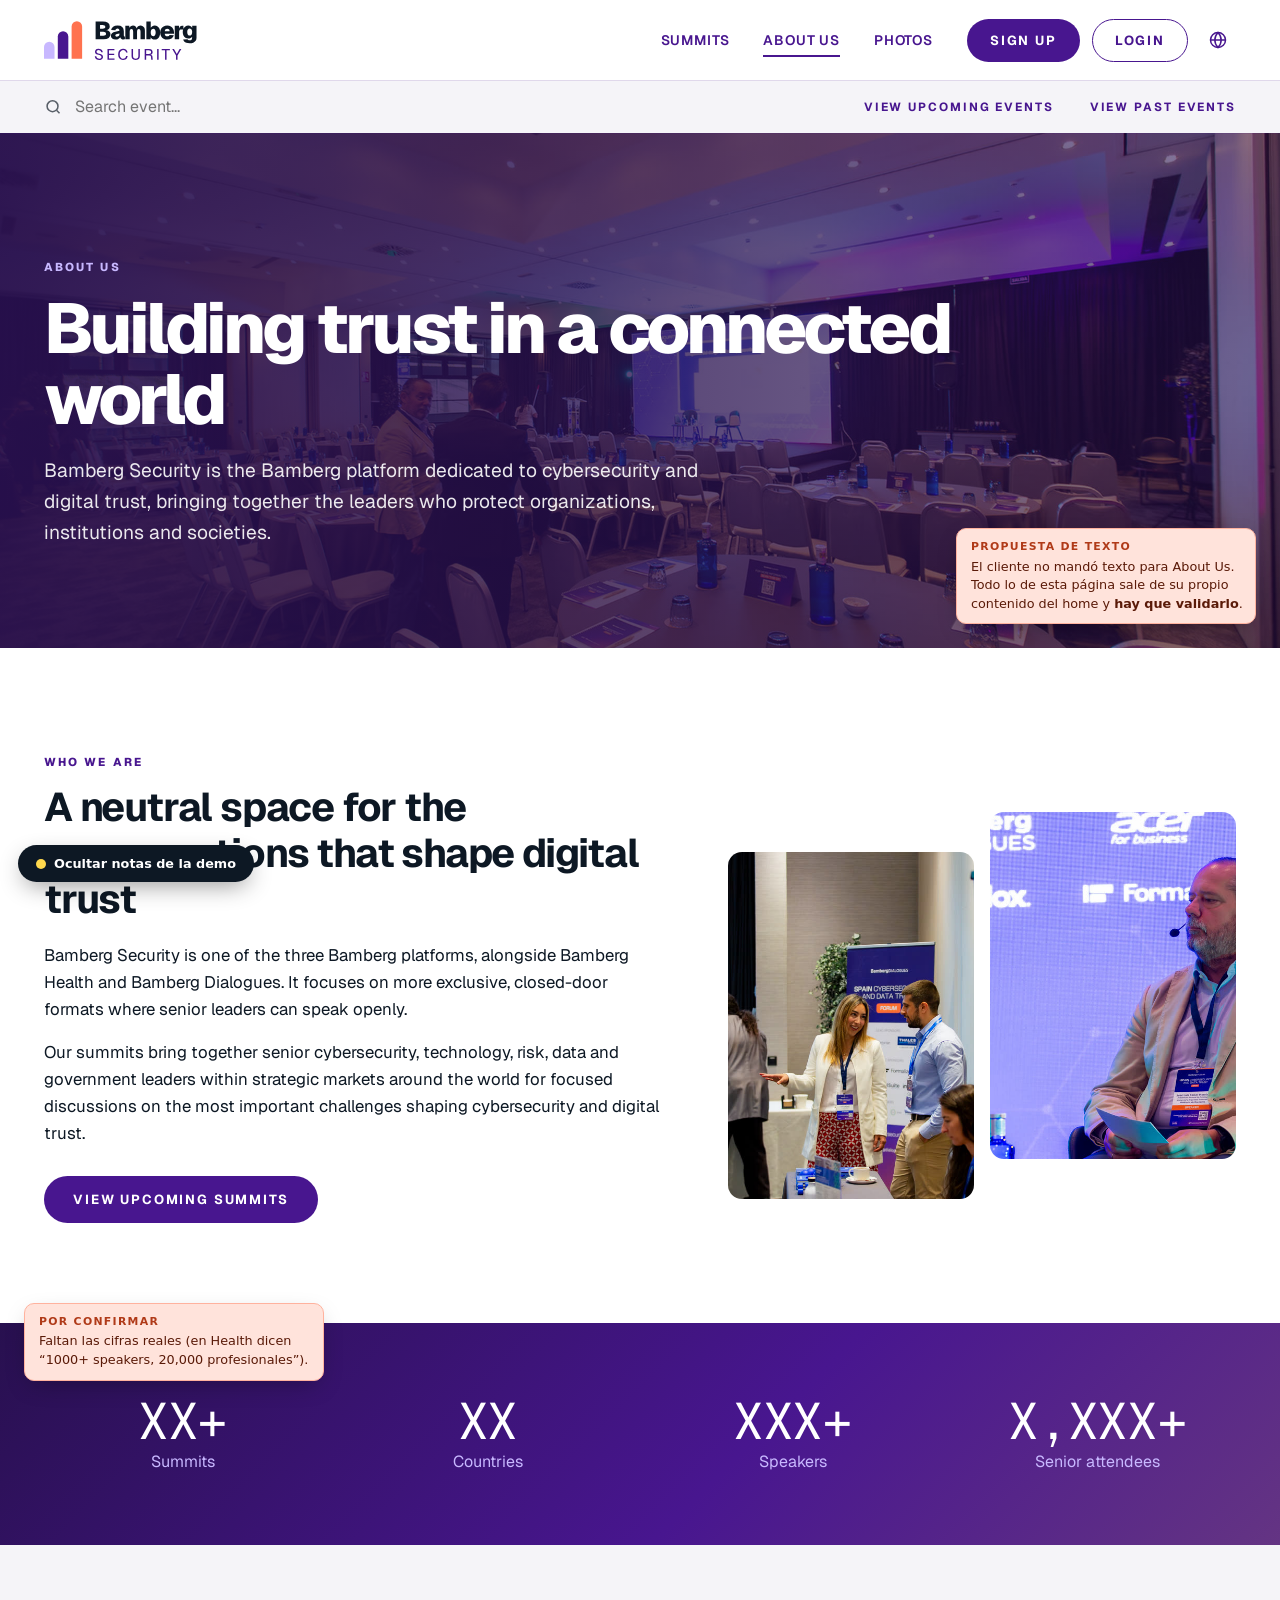
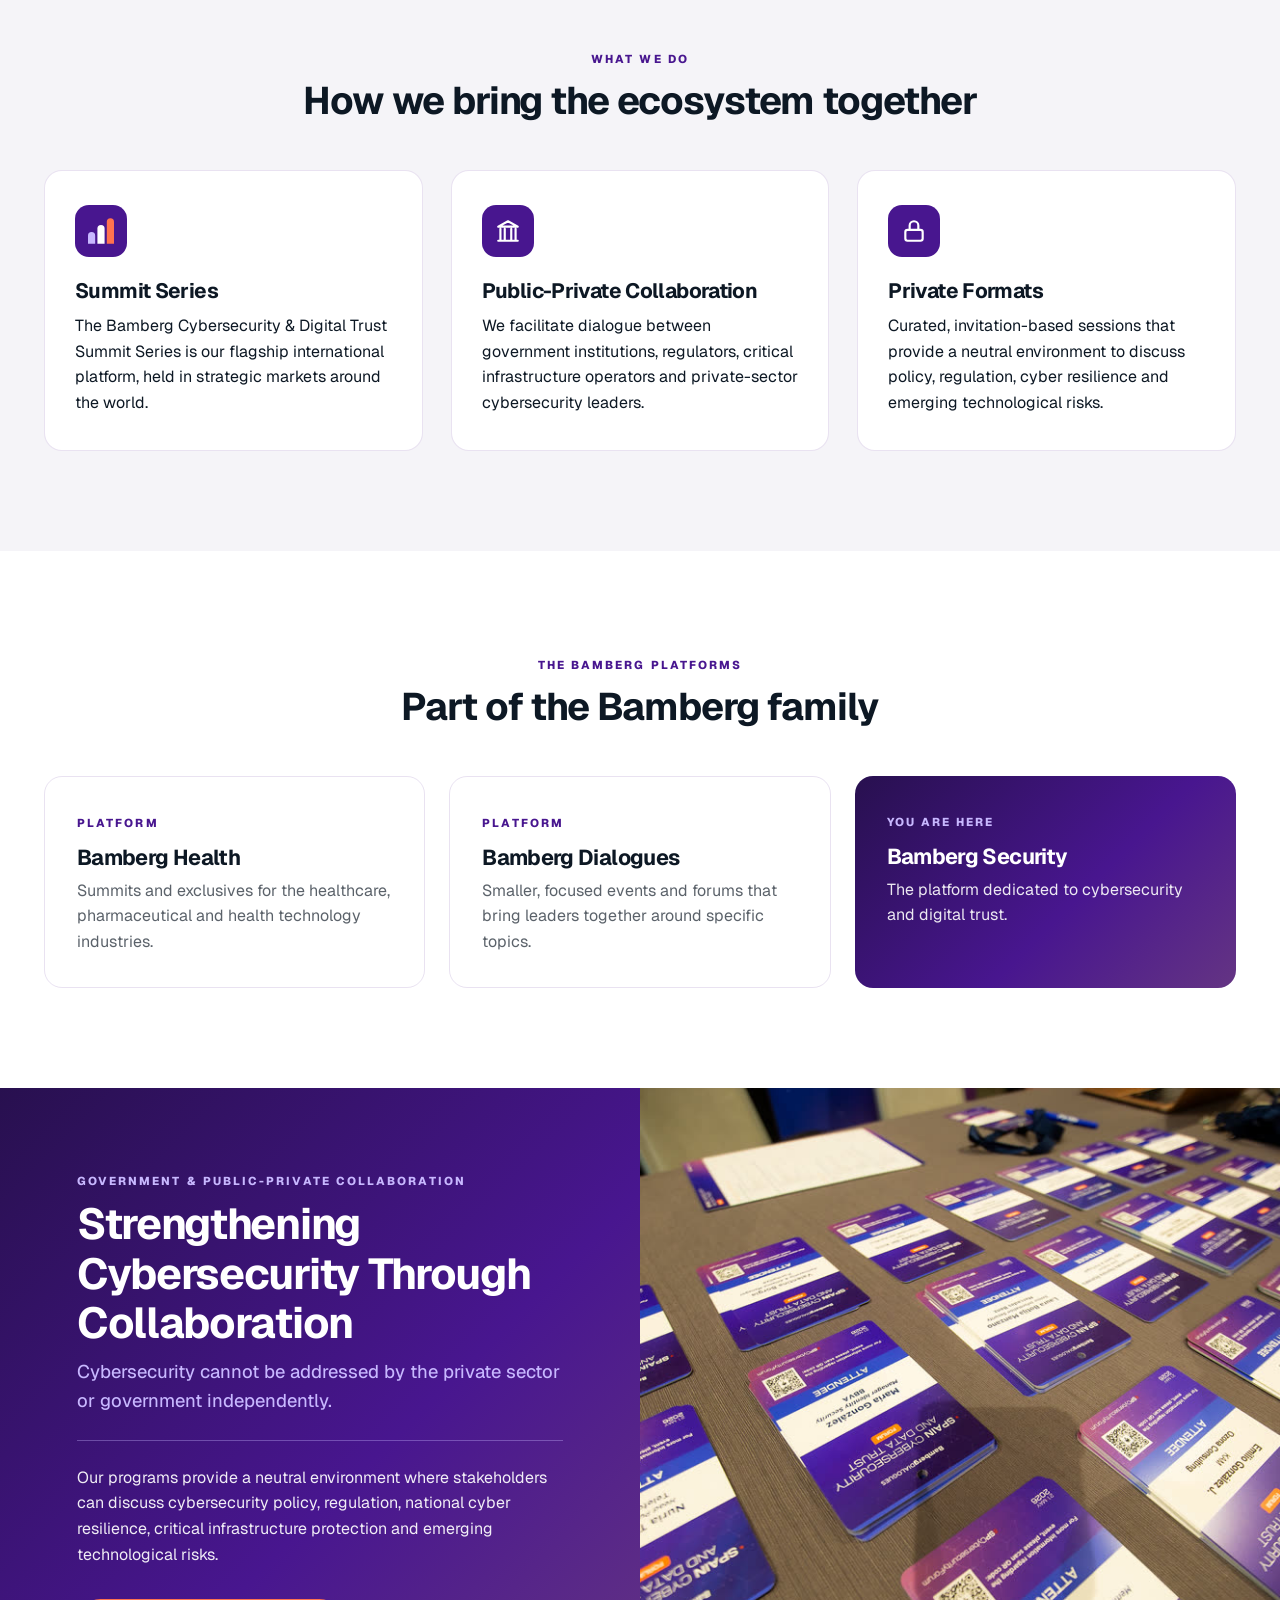
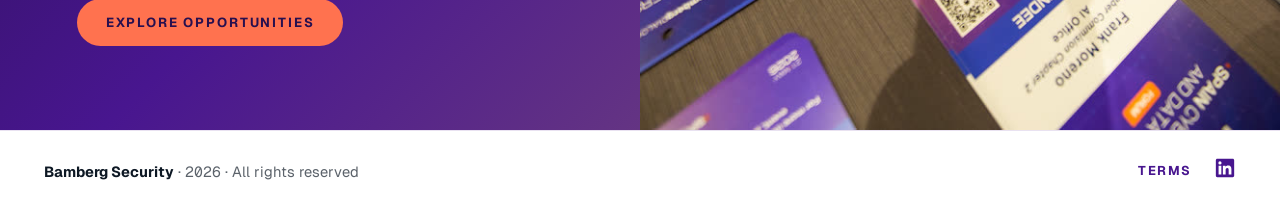
==== Demo/about.html @ 7f10cade "Demo del nuevo sitio de Bamberg Security Demo estático de 8 páginas que copia la estructura de bambe" ====
<!DOCTYPE html>
<html lang="en">
<head>
  <meta charset="utf-8">
  <meta name="viewport" content="width=device-width, initial-scale=1">
  <title>About us · Bamberg Security</title>
  <link rel="icon" href="assets/logo/favicon.svg" type="image/svg+xml">
  <link rel="preconnect" href="https://fonts.googleapis.com">
  <link rel="preconnect" href="https://fonts.gstatic.com" crossorigin>
  <link href="https://fonts.googleapis.com/css2?family=Geist:wght@100..900&family=Geist+Mono:wght@400;500&display=swap" rel="stylesheet">
  <link rel="stylesheet" href="css/styles.css">
</head>
<body data-page="about">

<main>

<section class="page-hero rel on-dark" style="background-image:url('assets/img/about-hero.jpg')">
  <div class="wrap">
    <span class="label">About us</span>
    <h1 class="display">Building trust in a connected world</h1>
    <p>Bamberg Security is the Bamberg platform dedicated to cybersecurity and digital trust, bringing together the leaders who protect organizations, institutions and societies.</p>
  </div>
  <div class="demo-note q" style="bottom:24px; right:24px;"><b>Propuesta de texto</b>El cliente no mandó texto para About Us. Todo lo de esta página sale de su propio contenido del home y <strong>hay que validarlo</strong>.</div>
</section>

<section class="intro">
  <div class="wrap intro-grid">
    <div>
      <span class="label">Who we are</span>
      <h2 class="heading">A neutral space for the conversations that shape digital trust</h2>
      <p>Bamberg Security is one of the three Bamberg platforms, alongside Bamberg Health and Bamberg Dialogues. It focuses on more exclusive, closed-door formats where senior leaders can speak openly.</p>
      <p>Our summits bring together senior cybersecurity, technology, risk, data and government leaders within strategic markets around the world for focused discussions on the most important challenges shaping cybersecurity and digital trust.</p>
      <a class="btn btn-purple" href="summits.html" style="margin-top:12px">View upcoming summits</a>
    </div>
    <div class="intro-photos">
      <img src="assets/img/about-1.jpg" alt="Networking at a Bamberg cybersecurity forum">
      <img src="assets/img/about-2.jpg" alt="Speaker at a Bamberg cybersecurity forum">
    </div>
  </div>
</section>

<section class="stats rel on-dark">
  <div class="wrap stats-grid">
    <div class="stat"><b class="data">XX+</b><span>Summits</span></div>
    <div class="stat"><b class="data">XX</b><span>Countries</span></div>
    <div class="stat"><b class="data">XXX+</b><span>Speakers</span></div>
    <div class="stat"><b class="data">X,XXX+</b><span>Senior attendees</span></div>
  </div>
  <div class="demo-note q" style="top:-20px; left:24px;"><b>Por confirmar</b>Faltan las cifras reales (en Health dicen “1000+ speakers, 20,000 profesionales”).</div>
</section>

<section class="pillars">
  <div class="wrap">
    <div class="center-head">
      <span class="label">What we do</span>
      <h2 class="heading">How we bring the ecosystem together</h2>
    </div>
    <div class="pillar-grid">
      <div class="pillar">
        <div class="pillar-icon"><img src="assets/logo/bamberg-security-simbolo-primary.svg" alt="" width="26" height="26"></div>
        <h3 class="heading">Summit Series</h3>
        <p>The Bamberg Cybersecurity &amp; Digital Trust Summit Series is our flagship international platform, held in strategic markets around the world.</p>
      </div>
      <div class="pillar">
        <div class="pillar-icon"><svg width="26" height="26" viewBox="0 0 24 24" fill="none" stroke="#fff" stroke-width="2" stroke-linecap="round" stroke-linejoin="round"><path d="M3 21h18M5 21V10M19 21V10M9 21V10M15 21V10M12 3 3 8h18z"/></svg></div>
        <h3 class="heading">Public-Private Collaboration</h3>
        <p>We facilitate dialogue between government institutions, regulators, critical infrastructure operators and private-sector cybersecurity leaders.</p>
      </div>
      <div class="pillar">
        <div class="pillar-icon"><svg width="26" height="26" viewBox="0 0 24 24" fill="none" stroke="#fff" stroke-width="2" stroke-linecap="round" stroke-linejoin="round"><rect x="4" y="11" width="16" height="10" rx="2"/><path d="M8 11V7a4 4 0 0 1 8 0v4"/></svg></div>
        <h3 class="heading">Private Formats</h3>
        <p>Curated, invitation-based sessions that provide a neutral environment to discuss policy, regulation, cyber resilience and emerging technological risks.</p>
      </div>
    </div>
  </div>
</section>

<section class="family">
  <div class="wrap">
    <div class="center-head">
      <span class="label">The Bamberg platforms</span>
      <h2 class="heading">Part of the Bamberg family</h2>
    </div>
    <div class="family-grid">
      <a class="family-card" href="https://bamberghealth.com" target="_blank" rel="noopener">
        <span class="label">Platform</span>
        <h3 class="heading">Bamberg Health</h3>
        <p>Summits and exclusives for the healthcare, pharmaceutical and health technology industries.</p>
      </a>
      <div class="family-card">
        <span class="label">Platform</span>
        <h3 class="heading">Bamberg Dialogues</h3>
        <p>Smaller, focused events and forums that bring leaders together around specific topics.</p>
      </div>
      <div class="family-card current on-dark">
        <span class="label">You are here</span>
        <h3 class="heading">Bamberg Security</h3>
        <p>The platform dedicated to cybersecurity and digital trust.</p>
      </div>
    </div>
  </div>
</section>

<section class="split on-dark">
  <div class="split-text">
    <span class="label">Government &amp; Public-Private Collaboration</span>
    <h2 class="heading">Strengthening Cybersecurity Through Collaboration</h2>
    <h3>Cybersecurity cannot be addressed by the private sector or government independently.</h3>
    <hr>
    <p>Our programs provide a neutral environment where stakeholders can discuss cybersecurity policy, regulation, national cyber resilience, critical infrastructure protection and emerging technological risks.</p>
    <a class="btn btn-coral" href="#" data-open-inquiry>Explore opportunities</a>
  </div>
  <div class="split-media" style="background-image:url('assets/img/about-3.jpg')"></div>
</section>

</main>

<script src="js/layout.js"></script>
</body>
</html>
---- Demo/css/styles.css ----
/* Bamberg Security — demo basado en la estructura de bamberghealth.com
   Tokens del manual de marca v1.0 (agosto 2026):
   bambergsummits.com/brandguidelines/bambergsecurity/

   Reglas del manual que aplica esta hoja:
   - Seis colores. Morado = base; Lila = secundario / subtítulos sobre morado; Coral = acento único
     (etiquetas, avisos, un CTA por pantalla). Plum = fondos oscuros y texto sobre coral. Ink = texto.
   - Contraste: nada de texto lila o coral sobre blanco; nada de texto coral normal sobre morado;
     sobre coral el texto va en Plum.
   - Degradado oficial solo en piezas grandes (portadas, tarjetas, cabeceras); en piezas pequeñas, plano.
   - Geist (display 760–820 / −0.055em, titular 700 / −0.03em, subtítulo 450 caja alta +0.14em,
     etiqueta 800 caja alta +0.18em, texto 400 / 1.6). Geist Mono para datos.
   - Logo: positiva sobre claro, primaria/negativa sobre morado o foto; mínimo 140 px de ancho. */
:root {
  --purple: #48168F;
  --plum: #28104F;
  --lilac: #C8B8FF;
  --coral: #FF724F;
  --ink: #0D1824;
  --white: #FFFFFF;
  /* Soporte de interfaz: gris claro (fondo admitido por el manual) y tintes de Ink / morado */
  --grey-bg: #F5F4F8;
  --line: rgba(72, 22, 143, .12);
  --muted: rgba(13, 24, 36, .68);
  --gradient: linear-gradient(135deg, #28104F 0%, #48168F 58%, #70417E 118%);
  --scrim: rgba(40, 16, 79, .55);
  --radius: 14px;
  --maxw: 1240px;
  --header-h: 80px;
  --search-h: 52px;
}

* { box-sizing: border-box; }
html { scroll-behavior: smooth; }
body {
  margin: 0;
  font-family: "Geist", "Inter", system-ui, -apple-system, "Segoe UI", sans-serif;
  font-weight: 400;
  line-height: 1.6;
  color: var(--ink);
  background: var(--white);
  -webkit-font-smoothing: antialiased;
}
img { max-width: 100%; display: block; }
[hidden] { display: none !important; }
a { color: inherit; text-decoration: none; }
.wrap { max-width: var(--maxw); margin: 0 auto; padding-inline: 24px; }
main { display: block; }

/* Escala tipográfica del manual */
.display { font-weight: 800; letter-spacing: -.055em; line-height: 1.02; }
.heading { font-weight: 700; letter-spacing: -.03em; line-height: 1.15; }
.subtitle { font-weight: 450; text-transform: uppercase; letter-spacing: .14em; font-size: .85rem; }
.label { font-weight: 800; text-transform: uppercase; letter-spacing: .18em; font-size: .72rem; color: var(--purple); }
.data { font-family: "Geist Mono", ui-monospace, monospace; font-variant-numeric: tabular-nums; font-weight: 400; }
/* Sobre morado / foto: etiquetas en lila (coral solo pasa AA en texto grande) */
.on-dark .label, .on-dark.label { color: var(--lilac); }

/* Botones */
.btn {
  display: inline-flex; align-items: center; justify-content: center; gap: 8px;
  padding: 12px 28px; border-radius: 999px; border: 1.5px solid transparent;
  font: inherit; font-weight: 700; font-size: .82rem; letter-spacing: .14em; text-transform: uppercase;
  cursor: pointer; transition: background .2s, color .2s, border-color .2s, transform .2s;
}
.btn:hover { transform: translateY(-1px); }
/* Coral = el único CTA destacado de cada pantalla. Texto en Plum (6.08:1) */
.btn-coral { background: var(--coral); color: var(--plum); }
.btn-coral:hover { background: #ff8a6c; }
.btn-purple { background: var(--purple); color: var(--white); }
.btn-purple:hover { background: var(--plum); }
.btn-outline { border-color: var(--purple); color: var(--purple); background: transparent; }
.btn-outline:hover { background: var(--purple); color: var(--white); }
.btn-ghost { border-color: rgba(255,255,255,.85); color: var(--white); background: rgba(40,16,79,.35); backdrop-filter: blur(4px); }
.btn-ghost:hover { background: var(--white); color: var(--purple); }
.btn-light { background: var(--white); color: var(--purple); }
.btn-light:hover { background: var(--lilac); }
.btn-block { width: 100%; }

/* ---------- Header ---------- */
.site-header { position: sticky; top: 0; z-index: 50; background: var(--white); box-shadow: 0 1px 0 var(--line); }
.nav { height: var(--header-h); display: flex; align-items: center; justify-content: space-between; gap: 24px; position: relative; }
.nav-logo { padding-block: 12px; } /* área de respeto ≥ 1x */
.nav-logo img { height: 44px; width: auto; } /* 154 px de ancho: por encima del mínimo digital de 140 px */
.nav-links { display: flex; align-items: center; gap: 34px; }
.nav-links > a {
  font-size: .86rem; font-weight: 600; letter-spacing: .06em; text-transform: uppercase; color: var(--purple);
  position: relative; padding-block: 6px;
}
.nav-links > a::after { content: ""; position: absolute; left: 0; right: 100%; bottom: 0; height: 2px; background: var(--purple); transition: right .25s; }
.nav-links > a:hover::after, .nav-links > a.active::after { right: 0; }
.nav-actions { display: flex; align-items: center; gap: 12px; }
.nav-actions .btn { padding: 10px 22px; }
.lang { width: 36px; height: 36px; display: grid; place-items: center; border-radius: 50%; color: var(--purple); cursor: pointer; border: 0; background: none; }
.lang:hover { background: var(--grey-bg); }
.menu-toggle { display: none; background: none; border: 0; color: var(--purple); cursor: pointer; padding: 6px; }

.searchbar { background: var(--grey-bg); border-top: 1px solid var(--line); }
.searchbar .wrap { height: var(--search-h); display: flex; align-items: center; justify-content: space-between; gap: 16px; }
.search { display: flex; align-items: center; gap: 10px; color: var(--muted); flex: 1; max-width: 420px; margin: 0; }
.search input { border: 0; background: transparent; font: inherit; font-size: 1rem; color: var(--ink); width: 100%; outline: none; }
.search-links { display: flex; gap: 36px; }
.search-links a { font-size: .74rem; font-weight: 700; letter-spacing: .16em; text-transform: uppercase; color: var(--purple); }
.search-links a:hover { color: var(--plum); text-decoration: underline; text-underline-offset: 4px; }

/* ---------- Hero con video ---------- */
.hero {
  position: relative; min-height: max(620px, calc(100vh - var(--header-h) - var(--search-h)));
  display: grid; place-items: center; text-align: center; color: var(--white); overflow: hidden; background: var(--plum);
}
.hero video { position: absolute; inset: 0; width: 100%; height: 100%; object-fit: cover; }
.hero::after { /* capa Plum ≥55 % sobre foto/video, como pide el manual */
  content: ""; position: absolute; inset: 0;
  background: linear-gradient(180deg, rgba(40,16,79,.6) 0%, rgba(40,16,79,.55) 45%, rgba(40,16,79,.88) 100%);
}
.hero-content { position: relative; z-index: 2; padding: 80px 24px; max-width: 1100px; }
.hero-eyebrow { color: var(--lilac); margin-bottom: 18px; display: inline-block; }
.hero h1 { font-size: clamp(2.4rem, 6.4vw, 5.2rem); margin: 0 0 36px; }
.hero h1 span { color: var(--lilac); }
.hero-ctas { display: flex; justify-content: center; gap: 16px; flex-wrap: wrap; }
.hero-ctas .btn { min-width: 240px; padding-block: 15px; }

/* ---------- Eventos ---------- */
.events {
  position: relative; padding: 96px 0 104px;
  background:
    radial-gradient(900px 400px at 100% 0%, rgba(200,184,255,.35), transparent 70%),
    radial-gradient(700px 360px at 0% 100%, rgba(72,22,143,.07), transparent 70%),
    var(--grey-bg);
}
.section-head { display: flex; align-items: end; justify-content: space-between; gap: 24px; margin-bottom: 44px; flex-wrap: wrap; }
.section-head h2 { font-size: clamp(1.8rem, 3.4vw, 2.6rem); margin: 6px 0 0; }
.section-head > a { font-weight: 700; font-size: .8rem; letter-spacing: .14em; text-transform: uppercase; color: var(--purple); }
.section-head > a:hover { text-decoration: underline; text-underline-offset: 4px; }

.event-grid { display: grid; grid-template-columns: repeat(3, 1fr); gap: 32px; }
.event-card {
  background: var(--white); border-radius: 18px; overflow: hidden; display: flex; flex-direction: column;
  box-shadow: 0 1px 2px rgba(13,24,36,.06), 0 12px 32px -12px rgba(40,16,79,.18);
  transition: transform .25s, box-shadow .25s;
}
.event-card:hover { transform: translateY(-4px); box-shadow: 0 1px 2px rgba(13,24,36,.06), 0 22px 44px -14px rgba(40,16,79,.30); }
.event-media { position: relative; aspect-ratio: 16 / 10; overflow: hidden; display: block; }
.event-media img { width: 100%; height: 100%; object-fit: cover; transition: transform .5s; }
.event-card:hover .event-media img { transform: scale(1.04); }
.event-media::before { /* diagonal morada, igual que las tarjetas actuales */
  content: ""; position: absolute; inset: 0; z-index: 1;
  background: linear-gradient(115deg, rgba(40,16,79,.92) 0%, rgba(72,22,143,.85) 42%, transparent 42.2%);
}
.event-meta { position: absolute; z-index: 2; top: 18px; left: 20px; color: var(--white); font-size: .92rem; line-height: 1.7; }
.event-meta div { display: flex; align-items: center; gap: 8px; }
/* Etiqueta: coral con texto Plum */
.event-tag { position: absolute; z-index: 2; right: 14px; bottom: 14px; background: var(--coral); color: var(--plum); padding: 5px 12px; border-radius: 999px; }
.event-body { padding: 24px 24px 0; flex: 1; }
.event-body h3 { font-size: 1.32rem; margin: 0 0 6px; }
.event-body h3 a:hover { color: var(--purple); }
.event-date { color: var(--muted); font-size: .8rem; margin: 0 0 16px; }
.event-desc { margin: 0; font-size: .96rem; }
.event-speakers { margin: 20px 24px 0; padding-top: 18px; border-top: 1px solid var(--line); display: grid; gap: 14px; }
.speaker { display: flex; align-items: center; gap: 12px; }
.avatar {
  width: 46px; height: 46px; border-radius: 50%; flex: none; display: grid; place-items: center;
  background: var(--lilac); color: var(--purple); font-weight: 800; font-size: .9rem;
}
.speaker strong { display: block; font-size: .98rem; line-height: 1.25; }
.speaker small { color: var(--muted); font-size: .82rem; }
.event-more { text-align: center; margin: 18px 0 12px; font-size: .88rem; text-transform: uppercase; letter-spacing: .06em; }
.event-more b { color: var(--purple); text-decoration: underline; text-underline-offset: 3px; font-weight: 700; }
.event-card > .btn { margin: 0 24px 24px; }

/* ---------- Bloque texto + foto de fondo (Summit Series) ---------- */
.feature { position: relative; color: var(--white); padding: 130px 0; overflow: hidden; background: var(--plum) center / cover no-repeat; }
.feature::before { content: ""; position: absolute; inset: 0; background: linear-gradient(90deg, rgba(40,16,79,.95) 0%, rgba(40,16,79,.8) 45%, rgba(40,16,79,.35) 100%); }
.feature .wrap { position: relative; }
.feature-text { max-width: 640px; }
.feature h2 { font-size: clamp(2rem, 4vw, 3.1rem); margin: 12px 0 20px; }
.feature .lead { font-size: 1.22rem; color: var(--white); margin: 0 0 18px; }
.feature .lead strong { color: var(--lilac); font-weight: 700; }
.feature hr { border: 0; height: 1px; background: rgba(200,184,255,.35); margin: 26px 0; max-width: 520px; }
.feature p { color: rgba(255,255,255,.9); font-size: 1.05rem; }
.feature .btn { margin-top: 16px; }

/* ---------- Testimonios ---------- */
.testimonials { padding: 100px 0; background: var(--white); }
.center-head { text-align: center; max-width: 820px; margin: 0 auto 48px; }
.center-head h2 { font-size: clamp(1.7rem, 3.2vw, 2.4rem); margin: 8px 0 12px; }
.center-head p { color: var(--muted); margin: 0; }
.t-track { display: grid; grid-auto-flow: column; grid-auto-columns: minmax(290px, 1fr); gap: 28px; overflow-x: auto; padding: 6px 4px 24px; scroll-snap-type: x mandatory; }
.t-card {
  scroll-snap-align: start; background: var(--grey-bg); border-radius: 18px; padding: 30px 28px; min-height: 340px;
  display: flex; flex-direction: column; justify-content: space-between; gap: 28px; border: 1px solid var(--line);
}
.t-quote { color: var(--purple); }
.t-card blockquote { margin: 12px 0 0; font-size: 1.04rem; }
.t-card blockquote.pending { color: var(--muted); font-style: italic; }
.t-person { display: flex; align-items: center; gap: 14px; }
.t-person strong { display: block; line-height: 1.25; }
.t-person small { color: var(--muted); }

/* ---------- Logos ---------- */
.logos { position: relative; padding: 54px 0; border-block: 1px solid var(--line); background: var(--white); }
.logos-title { text-align: center; margin: 0 0 30px; color: var(--muted); }
.logos-row { display: flex; gap: 24px 48px; justify-content: space-between; align-items: center; flex-wrap: wrap; }
.partner { flex: 1 1 140px; height: 70px; display: grid; place-items: center; }
.partner img { height: var(--h, 40px); width: auto; max-width: 100%; object-fit: contain; filter: grayscale(1) brightness(var(--b, 1)); opacity: .62; transition: filter .3s, opacity .3s; }
.partner:hover img { filter: none; opacity: 1; }

/* ---------- Split (Government) ---------- */
.split { position: relative; display: grid; grid-template-columns: 1fr 1fr; min-height: 580px; }
.split-text { background: var(--gradient); color: var(--white); padding: 84px clamp(24px, 6vw, 88px); display: flex; flex-direction: column; justify-content: center; }
.split-text h2 { font-size: clamp(1.9rem, 3.4vw, 2.7rem); margin: 10px 0 8px; }
.split-text h3 { font-size: 1.15rem; font-weight: 450; color: var(--lilac); margin: 0 0 24px; }
.split-text hr { border: 0; height: 1px; background: rgba(200,184,255,.35); margin: 0 0 24px; max-width: 520px; }
.split-text p { color: rgba(255,255,255,.92); margin: 0 0 14px; max-width: 600px; }
.split-text p.strong { color: var(--white); font-weight: 600; font-size: 1.1rem; }
.split-text .btn { align-self: flex-start; margin-top: 18px; }
.split-media { background: center / cover no-repeat; min-height: 360px; }

/* ---------- Footer ---------- */
.site-footer { background: var(--white); border-top: 1px solid var(--line); }
.site-footer .wrap { display: flex; align-items: center; justify-content: space-between; gap: 20px; padding-block: 26px; flex-wrap: wrap; }
.site-footer .brand { color: var(--muted); font-size: .92rem; }
.site-footer .brand strong { color: var(--ink); }
.site-footer nav { display: flex; align-items: center; gap: 22px; }
.site-footer nav a { color: var(--purple); font-size: .8rem; font-weight: 700; letter-spacing: .12em; text-transform: uppercase; }
.site-footer nav a:hover { color: var(--plum); }

/* ---------- Modal ---------- */
.modal { position: fixed; inset: 0; z-index: 100; display: grid; place-items: center; padding: 20px; background: rgba(13,24,36,.6); backdrop-filter: blur(3px); }
.modal-box { background: var(--white); border-radius: 18px; width: min(560px, 100%); max-height: 92vh; overflow: auto; padding: 34px; position: relative; }
.modal-box h3 { margin: 6px 0 6px; font-size: 1.6rem; }
.modal-box p { color: var(--muted); margin: 0 0 22px; }
.modal-close { position: absolute; top: 14px; right: 14px; width: 38px; height: 38px; border-radius: 50%; border: 0; background: var(--grey-bg); cursor: pointer; font-size: 1.3rem; color: var(--ink); }

/* ---------- Formularios ---------- */
.form { display: grid; grid-template-columns: 1fr 1fr; gap: 14px; }
.form label { display: grid; gap: 6px; font-size: .8rem; font-weight: 600; color: var(--ink); }
.form .full { grid-column: 1 / -1; }
.form input, .form select, .form textarea {
  width: 100%; min-width: 0; font: inherit; font-size: .95rem; padding: 11px 14px; border-radius: 10px;
  border: 1.5px solid var(--line); background: var(--white); color: var(--ink);
}
.form input:focus, .form select:focus, .form textarea:focus { outline: none; border-color: var(--purple); box-shadow: 0 0 0 3px rgba(72,22,143,.12); }
.form .btn { grid-column: 1 / -1; margin-top: 6px; }
.form .check { display: block; position: relative; padding-left: 28px; font-weight: 400; color: var(--muted); line-height: 1.5; }
.form .check input { position: absolute; left: 0; top: 1px; width: 16px; height: 16px; padding: 0; accent-color: var(--purple); }
.form .check a { color: var(--purple); text-decoration: underline; }
.form-ok { text-align: center; padding: 20px 0; }

/* ---------- Cabecera de página interna ---------- */
.page-hero { position: relative; color: var(--white); padding: 120px 0 100px; background: var(--plum) center / cover no-repeat; overflow: hidden; }
.page-hero::before { content: ""; position: absolute; inset: 0; background: linear-gradient(90deg, rgba(40,16,79,.94) 0%, rgba(40,16,79,.75) 55%, rgba(40,16,79,.55) 100%); }
.page-hero.flat { background: var(--gradient); padding: 90px 0 80px; }
.page-hero.flat::before { display: none; }
.page-hero .wrap { position: relative; }
.page-hero h1 { font-size: clamp(2.4rem, 5.6vw, 4.4rem); margin: 14px 0 20px; max-width: 920px; }
.page-hero p { font-size: 1.2rem; max-width: 680px; color: rgba(255,255,255,.9); margin: 0; }

/* ---------- About us ---------- */
.intro { padding: 100px 0; }
.intro-grid { display: grid; grid-template-columns: 1.1fr .9fr; gap: 64px; align-items: center; }
.intro h2 { font-size: clamp(1.8rem, 3.2vw, 2.5rem); margin: 10px 0 20px; }
.intro p { font-size: 1.05rem; }
.intro-photos { display: grid; grid-template-columns: 1fr 1fr; gap: 16px; }
.intro-photos img { border-radius: var(--radius); width: 100%; height: 100%; object-fit: cover; aspect-ratio: 4 / 5; }
.intro-photos img:first-child { margin-top: 40px; }
.stats { position: relative; background: var(--gradient); color: var(--white); padding: 70px 0; }
.stats-grid { display: grid; grid-template-columns: repeat(4, 1fr); gap: 28px; text-align: center; }
.stat b { display: block; font-size: clamp(2.2rem, 4vw, 3.2rem); font-weight: 400; letter-spacing: -.02em; line-height: 1.1; }
.stat span { color: var(--lilac); }
.pillars { padding: 100px 0; background: var(--grey-bg); }
.pillar-grid { display: grid; grid-template-columns: repeat(3, 1fr); gap: 28px; }
.pillar { background: var(--white); border-radius: 18px; padding: 34px 30px; border: 1px solid var(--line); }
.pillar-icon { width: 52px; height: 52px; border-radius: 14px; background: var(--purple); display: grid; place-items: center; margin-bottom: 22px; }
.pillar h3 { font-size: 1.3rem; margin: 0 0 10px; }
.pillar p { margin: 0; }
.family { padding: 100px 0; }
.family-grid { display: grid; grid-template-columns: repeat(3, 1fr); gap: 24px; }
.family-card { border-radius: 18px; padding: 32px; border: 1px solid var(--line); display: block; }
a.family-card:hover { border-color: var(--purple); }
.family-card.current { background: var(--gradient); color: var(--white); border: 0; }
.family-card.current p { color: rgba(255,255,255,.9); }
.family-card h3 { margin: 10px 0 8px; font-size: 1.35rem; }
.family-card p { margin: 0; color: var(--muted); }

/* ---------- Summits (listado) ---------- */
.listing { padding: 56px 0 100px; background: var(--grey-bg); min-height: 60vh; }
.toolbar { display: flex; justify-content: space-between; align-items: center; gap: 18px; flex-wrap: wrap; margin-bottom: 36px; }
.tabs { display: inline-flex; background: var(--white); border: 1px solid var(--line); border-radius: 999px; padding: 4px; }
.tab { border: 0; background: none; font: inherit; font-weight: 700; font-size: .78rem; letter-spacing: .14em; text-transform: uppercase; color: var(--purple); padding: 10px 22px; border-radius: 999px; cursor: pointer; }
.tab[aria-selected="true"] { background: var(--purple); color: var(--white); }
.filter { display: flex; gap: 12px; flex-wrap: wrap; }
.filter input, .filter select { font: inherit; font-size: .95rem; padding: 10px 16px; border-radius: 999px; border: 1.5px solid var(--line); background: var(--white); color: var(--ink); min-width: 0; }
.filter input { width: 260px; max-width: 100%; }
.filter input:focus, .filter select:focus { outline: none; border-color: var(--purple); }
.empty { text-align: center; padding: 60px 20px; color: var(--muted); grid-column: 1 / -1; }
.count { color: var(--muted); margin: -18px 0 26px; font-size: .92rem; }

/* ---------- Detalle de evento ---------- */
.event-hero { position: relative; color: var(--white); padding: 110px 0 90px; background: var(--plum) center / cover no-repeat; }
.event-hero::before { content: ""; position: absolute; inset: 0; background: linear-gradient(90deg, rgba(40,16,79,.96) 0%, rgba(40,16,79,.82) 50%, rgba(40,16,79,.55) 100%); }
.event-hero .wrap { position: relative; }
.event-hero h1 { font-size: clamp(2.2rem, 5vw, 3.9rem); margin: 14px 0 24px; max-width: 900px; }
.event-facts { display: flex; flex-wrap: wrap; gap: 14px 34px; margin-bottom: 34px; color: rgba(255,255,255,.92); }
.event-facts div { display: flex; align-items: center; gap: 10px; }
.event-facts svg { color: var(--lilac); }
.event-hero .row { display: flex; gap: 14px; flex-wrap: wrap; }
.subnav { position: sticky; top: var(--header-h); z-index: 40; background: var(--white); border-bottom: 1px solid var(--line); }
.subnav .wrap { display: flex; gap: 30px; overflow-x: auto; }
.subnav a { padding: 16px 0; font-size: .76rem; font-weight: 700; letter-spacing: .14em; text-transform: uppercase; color: var(--purple); white-space: nowrap; border-bottom: 2px solid transparent; }
.subnav a:hover { border-color: var(--purple); }
.ev-section { padding: 84px 0; scroll-margin-top: calc(var(--header-h) + 56px); }
.ev-section.alt { background: var(--grey-bg); }
.ev-section h2 { font-size: clamp(1.7rem, 3vw, 2.3rem); margin: 8px 0 24px; }
.overview { display: grid; grid-template-columns: 1.3fr .7fr; gap: 56px; align-items: start; }
.overview p { font-size: 1.05rem; }
.facts-card { background: var(--grey-bg); border-radius: 18px; padding: 28px; border: 1px solid var(--line); }
.facts-card dl { margin: 0; display: grid; gap: 16px; }
.facts-card dt { font-weight: 800; font-size: .7rem; letter-spacing: .18em; text-transform: uppercase; color: var(--purple); }
.facts-card dd { margin: 2px 0 0; }
.chips { display: flex; flex-wrap: wrap; gap: 10px; }
.chip { padding: 9px 18px; border-radius: 999px; background: var(--white); border: 1px solid var(--line); font-weight: 600; font-size: .92rem; color: var(--purple); }
.speaker-grid { display: grid; grid-template-columns: repeat(4, 1fr); gap: 24px; }
.speaker-card { text-align: center; padding: 28px 18px; border-radius: 18px; border: 1px solid var(--line); background: var(--white); }
.speaker-card .avatar { width: 92px; height: 92px; margin: 0 auto 16px; font-size: 1.3rem; }
.speaker-card strong { display: block; font-size: 1.05rem; }
.speaker-card small { display: block; color: var(--muted); }
.agenda { display: grid; gap: 0; border-top: 1px solid var(--line); }
.agenda-row { display: grid; grid-template-columns: 150px 1fr; gap: 24px; padding: 22px 0; border-bottom: 1px solid var(--line); }
.agenda-row time { color: var(--purple); font-size: .95rem; }
.agenda-row h4 { margin: 0 0 4px; font-size: 1.08rem; }
.agenda-row p { margin: 0; color: var(--muted); font-size: .95rem; }
.register { background: var(--gradient); color: var(--white); padding: 90px 0; scroll-margin-top: var(--header-h); }
.register-grid { display: grid; grid-template-columns: .9fr 1.1fr; gap: 56px; align-items: start; }
.register h2 { font-size: clamp(1.9rem, 3.4vw, 2.7rem); margin: 10px 0 16px; }
.register p { color: rgba(255,255,255,.9); }
.register ul { padding-left: 20px; color: rgba(255,255,255,.9); }
.register ul li { margin-bottom: 6px; }
.register .panel { background: var(--white); color: var(--ink); border-radius: 18px; padding: 32px; }
.register .panel h3 { margin: 0 0 18px; font-size: 1.3rem; }

/* ---------- Fotos ---------- */
.albums { padding: 56px 0 100px; }
.album-head { display: flex; justify-content: space-between; align-items: end; gap: 20px; flex-wrap: wrap; margin-bottom: 26px; }
.album-head h2 { font-size: clamp(1.5rem, 2.6vw, 2rem); margin: 6px 0 0; }
.album-head p { margin: 4px 0 0; color: var(--muted); }
.gallery { columns: 4 260px; column-gap: 16px; }
.gallery button { display: block; width: 100%; margin: 0 0 16px; padding: 0; border: 0; border-radius: 12px; overflow: hidden; cursor: zoom-in; background: var(--grey-bg); break-inside: avoid; }
.gallery img { width: 100%; transition: transform .4s, opacity .3s; }
.gallery button:hover img { transform: scale(1.04); opacity: .92; }
.lightbox { position: fixed; inset: 0; z-index: 120; background: rgba(13,24,36,.94); display: grid; place-items: center; padding: 60px 70px; }
.lightbox img { max-height: 84vh; width: auto; border-radius: 8px; }
.lightbox button { position: absolute; background: rgba(255,255,255,.12); color: var(--white); border: 0; width: 48px; height: 48px; border-radius: 50%; cursor: pointer; font-size: 1.5rem; display: grid; place-items: center; }
.lightbox button:hover { background: rgba(255,255,255,.25); }
.lb-close { top: 16px; right: 16px; }
.lb-prev { left: 16px; top: 50%; transform: translateY(-50%); }
.lb-next { right: 16px; top: 50%; transform: translateY(-50%); }
.lb-count { position: absolute; bottom: 18px; left: 0; right: 0; text-align: center; color: var(--lilac); font-size: .85rem; }

/* ---------- Login / Sign up ---------- */
.auth { display: grid; grid-template-columns: 1fr 1fr; min-height: calc(100vh - var(--header-h)); }
.auth-side { position: relative; background: var(--plum) center / cover no-repeat; color: var(--white); padding: 70px clamp(24px, 5vw, 72px); display: flex; flex-direction: column; justify-content: space-between; gap: 40px; }
.auth-side::before { content: ""; position: absolute; inset: 0; background: linear-gradient(160deg, rgba(40,16,79,.92) 0%, rgba(72,22,143,.78) 60%, rgba(40,16,79,.9) 100%); }
.auth-side > * { position: relative; }
.auth-side img.logo { width: 220px; }
.auth-side h2 { font-size: clamp(1.9rem, 3.2vw, 2.7rem); margin: 12px 0 14px; }
.auth-side p { color: rgba(255,255,255,.9); max-width: 460px; }
.auth-side ul { list-style: none; padding: 0; margin: 20px 0 0; display: grid; gap: 12px; }
.auth-side li { display: flex; gap: 12px; align-items: flex-start; }
.auth-side li svg { flex: none; margin-top: 3px; }
.auth-main { display: grid; place-items: center; padding: 60px 24px; background: var(--white); }
.auth-box { width: min(480px, 100%); }
.auth-box h1 { font-size: 2.2rem; margin: 8px 0 8px; }
.auth-box > p { color: var(--muted); margin: 0 0 28px; }
.auth-box .form { grid-template-columns: 1fr 1fr; }
.auth-alt { text-align: center; margin-top: 22px; color: var(--muted); font-size: .95rem; }
.auth-alt a, .auth-link { color: var(--purple); font-weight: 600; text-decoration: underline; text-underline-offset: 3px; }
.divider { display: flex; align-items: center; gap: 14px; color: var(--muted); font-size: .8rem; margin: 20px 0; grid-column: 1 / -1; }
.divider::before, .divider::after { content: ""; flex: 1; height: 1px; background: var(--line); }
.btn-social { grid-column: 1 / -1; background: var(--white); color: var(--ink); border-color: var(--line); text-transform: none; letter-spacing: 0; font-size: .95rem; }
.btn-social:hover { border-color: var(--purple); }

/* ---------- Términos ---------- */
.legal { padding: 70px 0 100px; }
.legal-grid { display: grid; grid-template-columns: 240px 1fr; gap: 60px; align-items: start; }
.legal-toc { position: sticky; top: calc(var(--header-h) + var(--search-h) + 24px); display: grid; gap: 10px; font-size: .92rem; }
.legal-toc a { color: var(--muted); }
.legal-toc a:hover { color: var(--purple); }
.legal-body { max-width: 760px; }
.legal-body h2 { font-size: 1.4rem; margin: 40px 0 10px; scroll-margin-top: calc(var(--header-h) + var(--search-h) + 20px); }
.legal-body h2:first-child { margin-top: 0; }
.legal-body p { margin: 0 0 14px; }
.placeholder { background: var(--grey-bg); border-left: 3px solid var(--purple); padding: 14px 18px; border-radius: 0 10px 10px 0; color: var(--muted); font-style: italic; }

/* ---------- CTA final ---------- */
.cta-band { padding: 90px 0; text-align: center; background: var(--white); border-top: 1px solid var(--line); }
.cta-band h2 { font-size: clamp(1.8rem, 3.4vw, 2.6rem); margin: 0 0 14px; }
.cta-band p { color: var(--muted); max-width: 640px; margin: 0 auto 28px; }
.cta-band .row { display: flex; gap: 14px; justify-content: center; flex-wrap: wrap; }

/* ---------- Notas de la demo (no son parte del diseño) ---------- */
.rel { position: relative; }
.demo-note {
  position: absolute; z-index: 20; max-width: 300px;
  background: #FFF6C9; color: #3D3300; border: 1px solid #E8D77A; border-radius: 10px;
  padding: 10px 12px 10px 14px; font-size: .8rem; line-height: 1.45; box-shadow: 0 8px 24px -8px rgba(0,0,0,.35);
  text-align: left; letter-spacing: 0; text-transform: none; font-weight: 400; font-family: system-ui, sans-serif;
}
.demo-note b { display: block; font-size: .68rem; letter-spacing: .12em; text-transform: uppercase; margin-bottom: 3px; color: #7A5C00; }
.demo-note.q { background: #FFE3DB; border-color: #FFB29E; color: #5A1A08; }
.demo-note.q b { color: #B03A18; }
.demo-note.inline { position: static; max-width: none; margin: 0 0 24px; }
body.notes-off .demo-note { display: none; }
.demo-toggle {
  position: fixed; z-index: 90; left: 18px; bottom: 18px;
  background: var(--ink); color: var(--white); border: 0; border-radius: 999px; padding: 11px 18px;
  font: 700 .8rem system-ui, sans-serif; cursor: pointer; box-shadow: 0 8px 24px -6px rgba(0,0,0,.45);
  display: flex; align-items: center; gap: 8px;
}
.demo-toggle i { width: 10px; height: 10px; border-radius: 50%; background: #FFD84D; }
body.notes-off .demo-toggle i { background: #5B6270; }

/* ---------- Responsive ---------- */
@media (max-width: 1080px) {
  .nav-links { gap: 22px; }
  .event-grid { grid-template-columns: 1fr 1fr; }
  .pillar-grid, .family-grid { grid-template-columns: 1fr 1fr; }
  .speaker-grid { grid-template-columns: repeat(3, 1fr); }
}
@media (max-width: 900px) {
  .menu-toggle { display: block; }
  .nav-links {
    display: none; position: absolute; top: var(--header-h); left: 0; right: 0; background: var(--white);
    flex-direction: column; align-items: stretch; gap: 0; padding: 8px 24px 20px; box-shadow: 0 12px 24px -12px rgba(0,0,0,.2);
  }
  .nav-links.open { display: flex; }
  .nav-links > a { padding: 14px 0; border-bottom: 1px solid var(--line); }
  .nav-links > a::after { display: none; }
  .nav-actions { padding-top: 16px; }
  .search-links { display: none; }
  .split, .intro-grid, .overview, .register-grid, .auth, .legal-grid { grid-template-columns: 1fr; }
  .split-media { order: -1; }
  .stats-grid { grid-template-columns: 1fr 1fr; }
  .speaker-grid { grid-template-columns: 1fr 1fr; }
  .legal-toc { position: static; }
  .auth-side { min-height: 0; padding-block: 48px; }
  .demo-note { position: static; margin: 10px 0; max-width: none; }
}
@media (max-width: 680px) {
  .logos-row { justify-content: center; }
  .partner { flex: 0 1 40%; }
  .event-grid, .pillar-grid, .family-grid { grid-template-columns: 1fr; }
  .hero-ctas .btn { min-width: 0; width: 100%; }
  .form, .auth-box .form { grid-template-columns: 1fr; }
  .feature { padding: 90px 0; }
  .agenda-row { grid-template-columns: 1fr; gap: 4px; }
  .lightbox { padding: 60px 12px; }
  .filter input { width: 100%; }
}
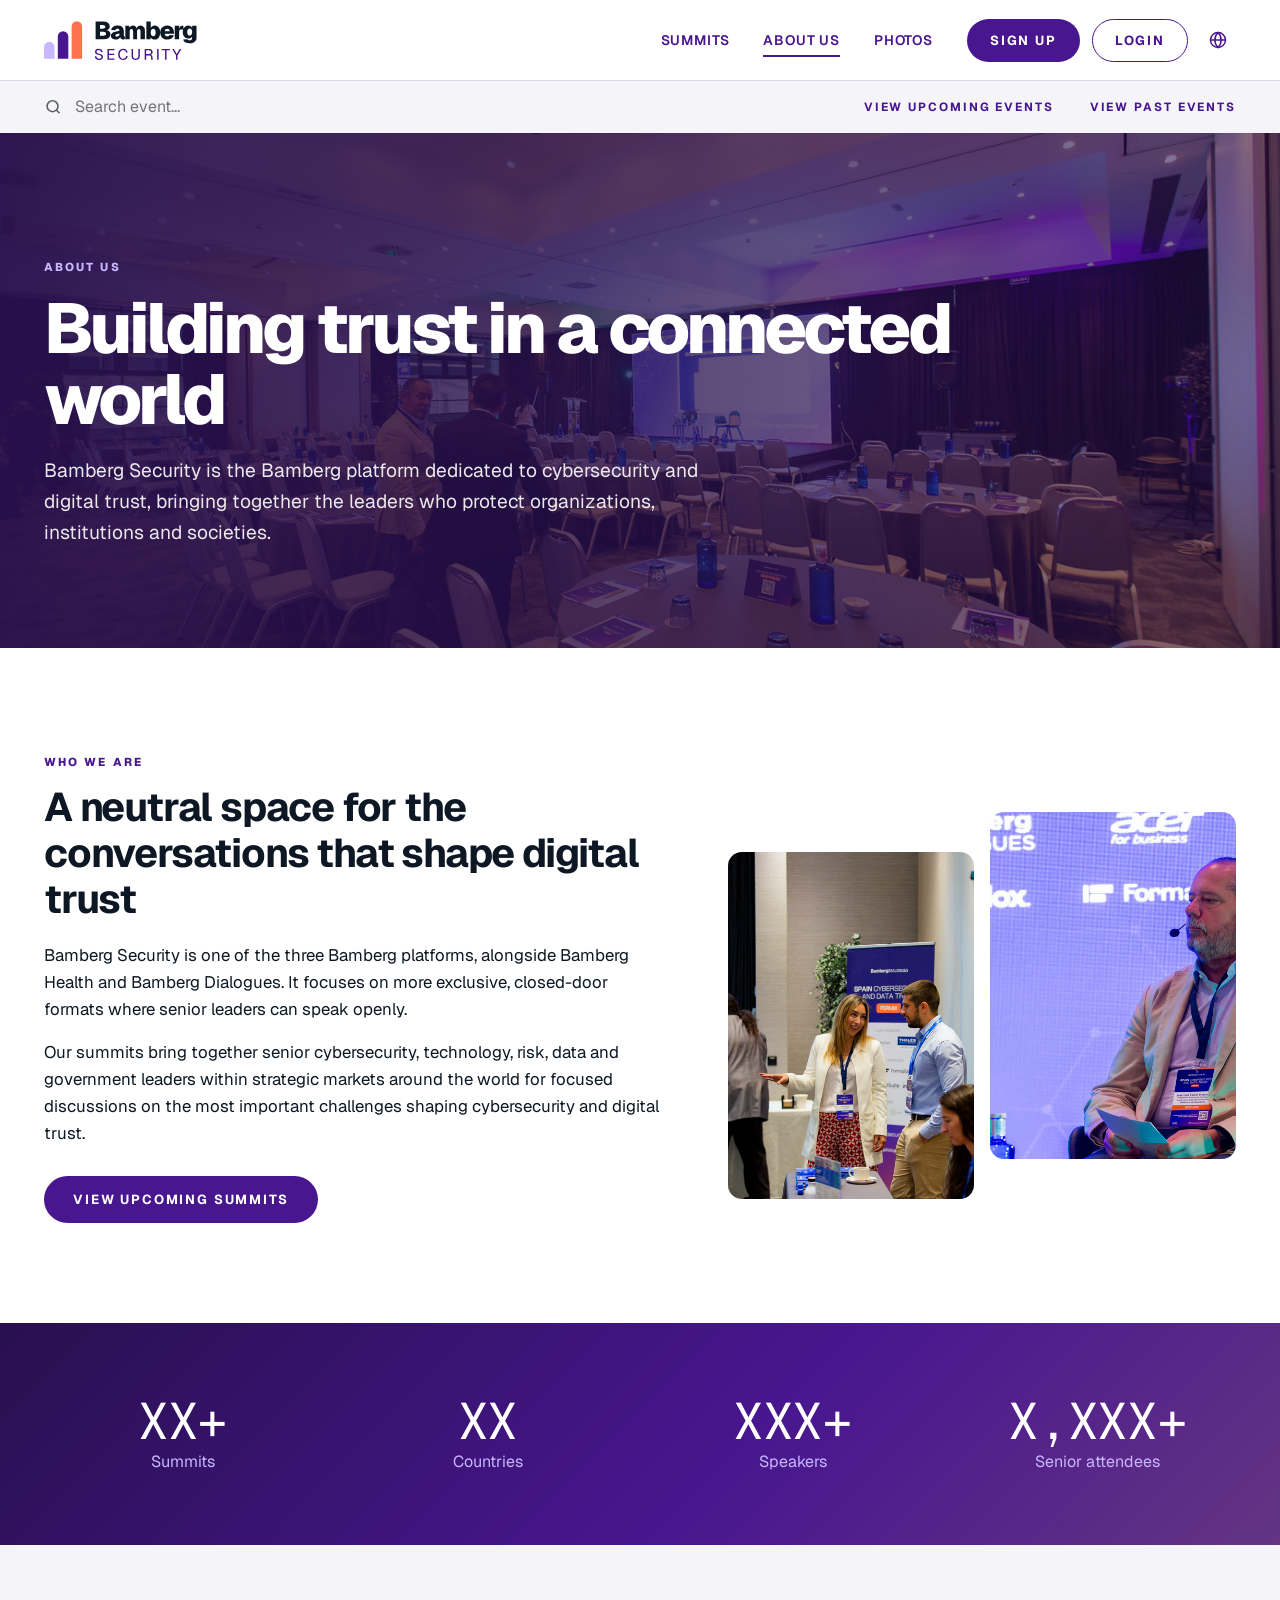
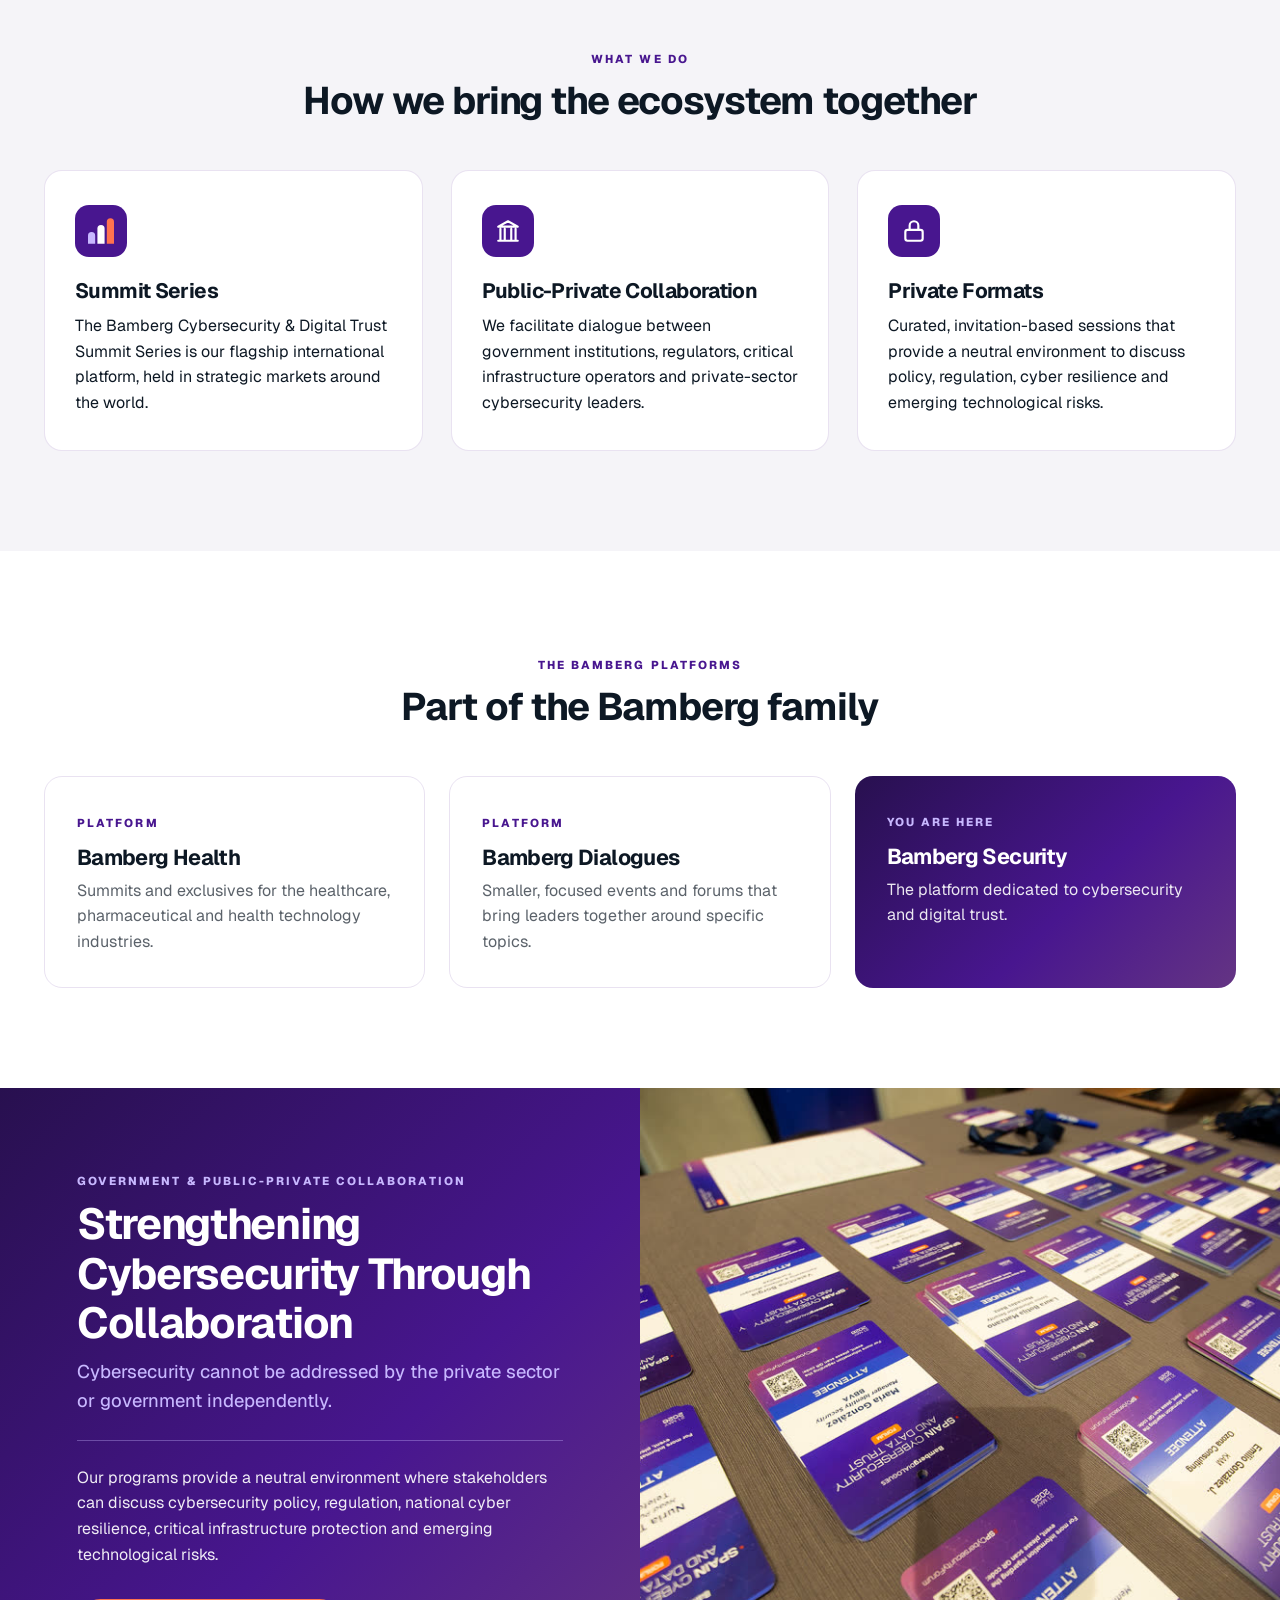
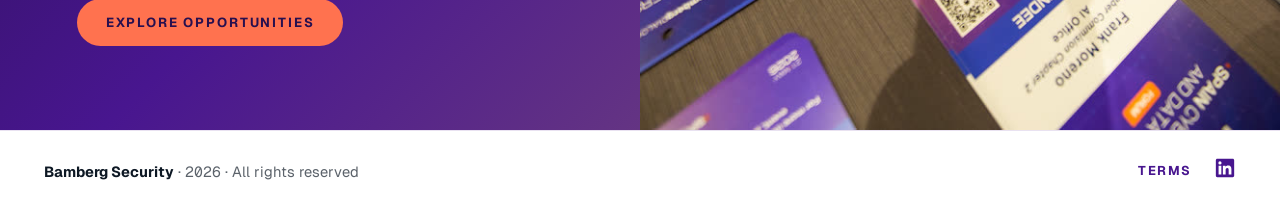
==== commit 67465858: "Quitar las notas de la demo Se eliminan las anotaciones sobre el diseño, el botón para mostrarlas y " ====
--- a/Demo/about.html
+++ b/Demo/about.html
@@ -14,13 +14,12 @@
 
 <main>
 
-<section class="page-hero rel on-dark" style="background-image:url('assets/img/about-hero.jpg')">
+<section class="page-hero on-dark" style="background-image:url('assets/img/about-hero.jpg')">
   <div class="wrap">
     <span class="label">About us</span>
     <h1 class="display">Building trust in a connected world</h1>
     <p>Bamberg Security is the Bamberg platform dedicated to cybersecurity and digital trust, bringing together the leaders who protect organizations, institutions and societies.</p>
   </div>
-  <div class="demo-note q" style="bottom:24px; right:24px;"><b>Propuesta de texto</b>El cliente no mandó texto para About Us. Todo lo de esta página sale de su propio contenido del home y <strong>hay que validarlo</strong>.</div>
 </section>
 
 <section class="intro">
@@ -39,14 +38,13 @@
   </div>
 </section>
 
-<section class="stats rel on-dark">
+<section class="stats on-dark">
   <div class="wrap stats-grid">
     <div class="stat"><b class="data">XX+</b><span>Summits</span></div>
     <div class="stat"><b class="data">XX</b><span>Countries</span></div>
     <div class="stat"><b class="data">XXX+</b><span>Speakers</span></div>
     <div class="stat"><b class="data">X,XXX+</b><span>Senior attendees</span></div>
   </div>
-  <div class="demo-note q" style="top:-20px; left:24px;"><b>Por confirmar</b>Faltan las cifras reales (en Health dicen “1000+ speakers, 20,000 profesionales”).</div>
 </section>
 
 <section class="pillars">
--- a/Demo/css/styles.css
+++ b/Demo/css/styles.css
@@ -398,28 +398,6 @@
 .cta-band p { color: var(--muted); max-width: 640px; margin: 0 auto 28px; }
 .cta-band .row { display: flex; gap: 14px; justify-content: center; flex-wrap: wrap; }
 
-/* ---------- Notas de la demo (no son parte del diseño) ---------- */
-.rel { position: relative; }
-.demo-note {
-  position: absolute; z-index: 20; max-width: 300px;
-  background: #FFF6C9; color: #3D3300; border: 1px solid #E8D77A; border-radius: 10px;
-  padding: 10px 12px 10px 14px; font-size: .8rem; line-height: 1.45; box-shadow: 0 8px 24px -8px rgba(0,0,0,.35);
-  text-align: left; letter-spacing: 0; text-transform: none; font-weight: 400; font-family: system-ui, sans-serif;
-}
-.demo-note b { display: block; font-size: .68rem; letter-spacing: .12em; text-transform: uppercase; margin-bottom: 3px; color: #7A5C00; }
-.demo-note.q { background: #FFE3DB; border-color: #FFB29E; color: #5A1A08; }
-.demo-note.q b { color: #B03A18; }
-.demo-note.inline { position: static; max-width: none; margin: 0 0 24px; }
-body.notes-off .demo-note { display: none; }
-.demo-toggle {
-  position: fixed; z-index: 90; left: 18px; bottom: 18px;
-  background: var(--ink); color: var(--white); border: 0; border-radius: 999px; padding: 11px 18px;
-  font: 700 .8rem system-ui, sans-serif; cursor: pointer; box-shadow: 0 8px 24px -6px rgba(0,0,0,.45);
-  display: flex; align-items: center; gap: 8px;
-}
-.demo-toggle i { width: 10px; height: 10px; border-radius: 50%; background: #FFD84D; }
-body.notes-off .demo-toggle i { background: #5B6270; }
-
 /* ---------- Responsive ---------- */
 @media (max-width: 1080px) {
   .nav-links { gap: 22px; }
@@ -444,7 +422,6 @@
   .speaker-grid { grid-template-columns: 1fr 1fr; }
   .legal-toc { position: static; }
   .auth-side { min-height: 0; padding-block: 48px; }
-  .demo-note { position: static; margin: 10px 0; max-width: none; }
 }
 @media (max-width: 680px) {
   .logos-row { justify-content: center; }
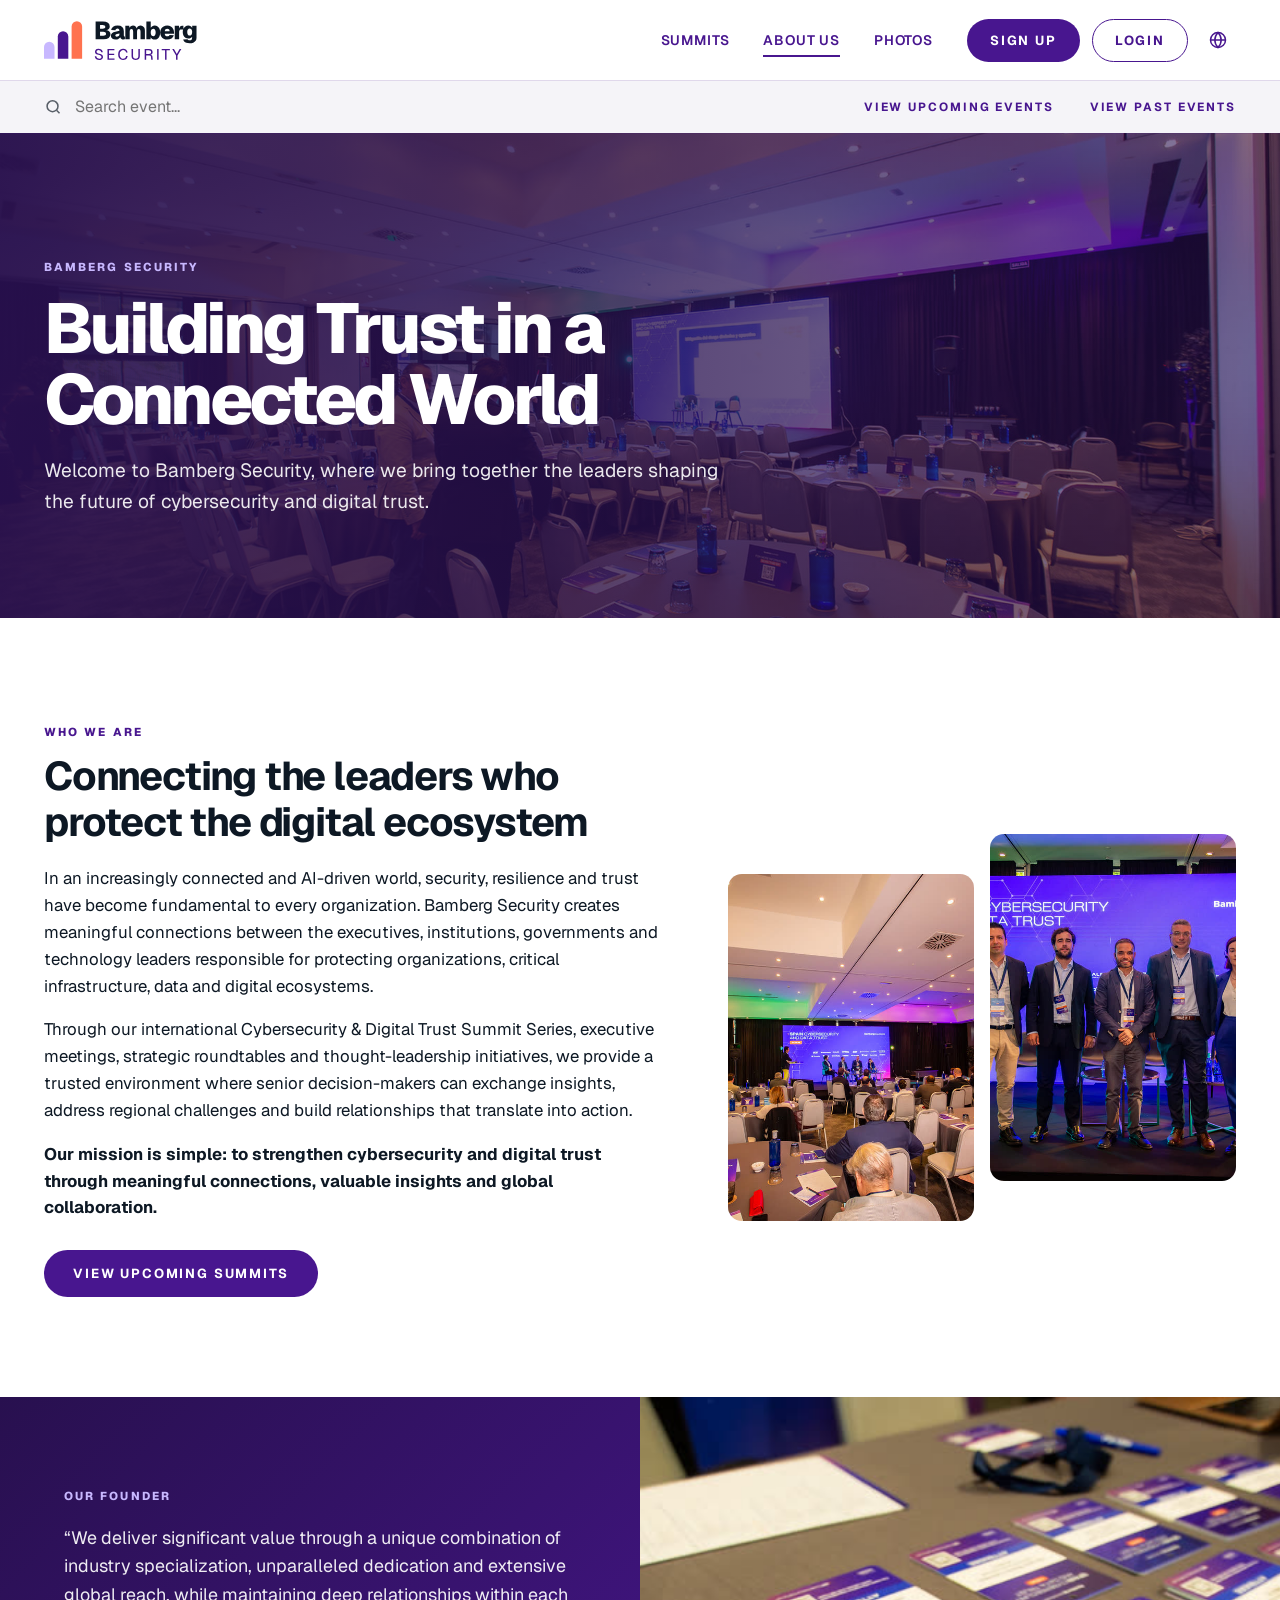
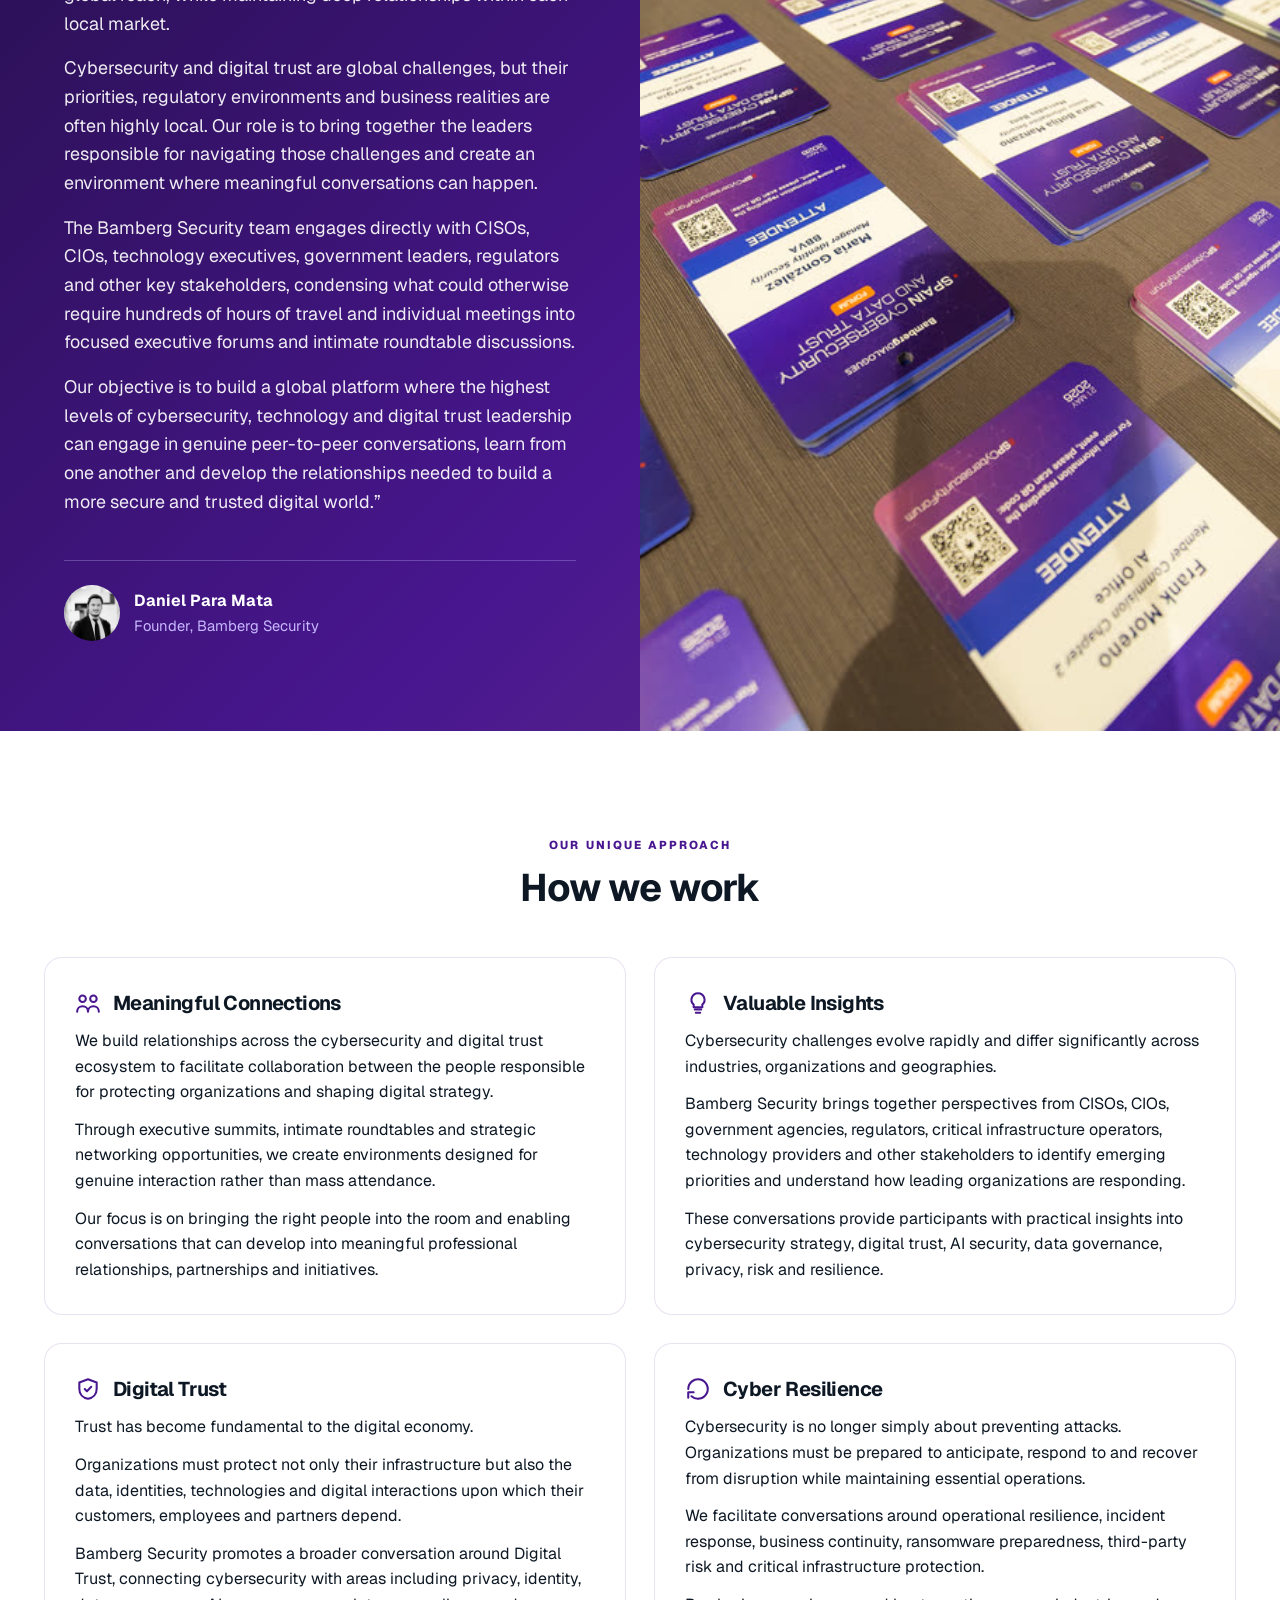
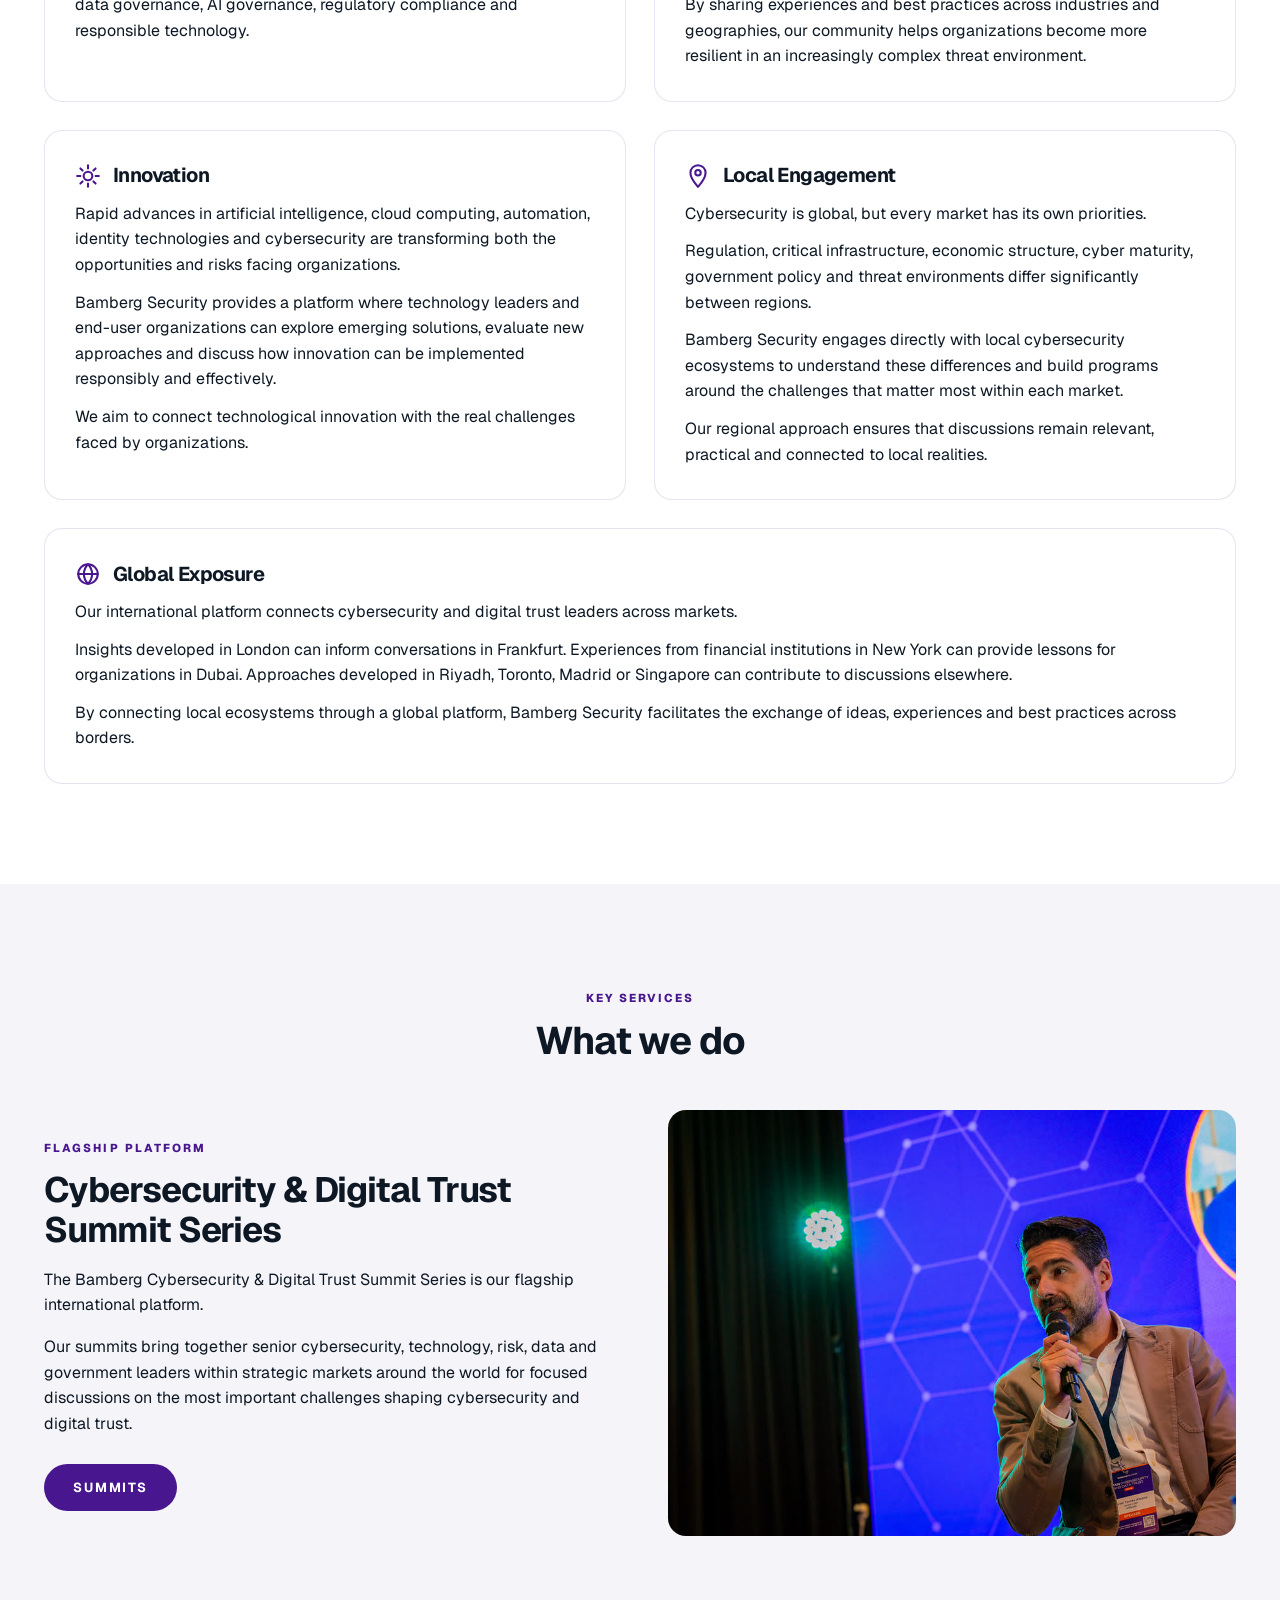
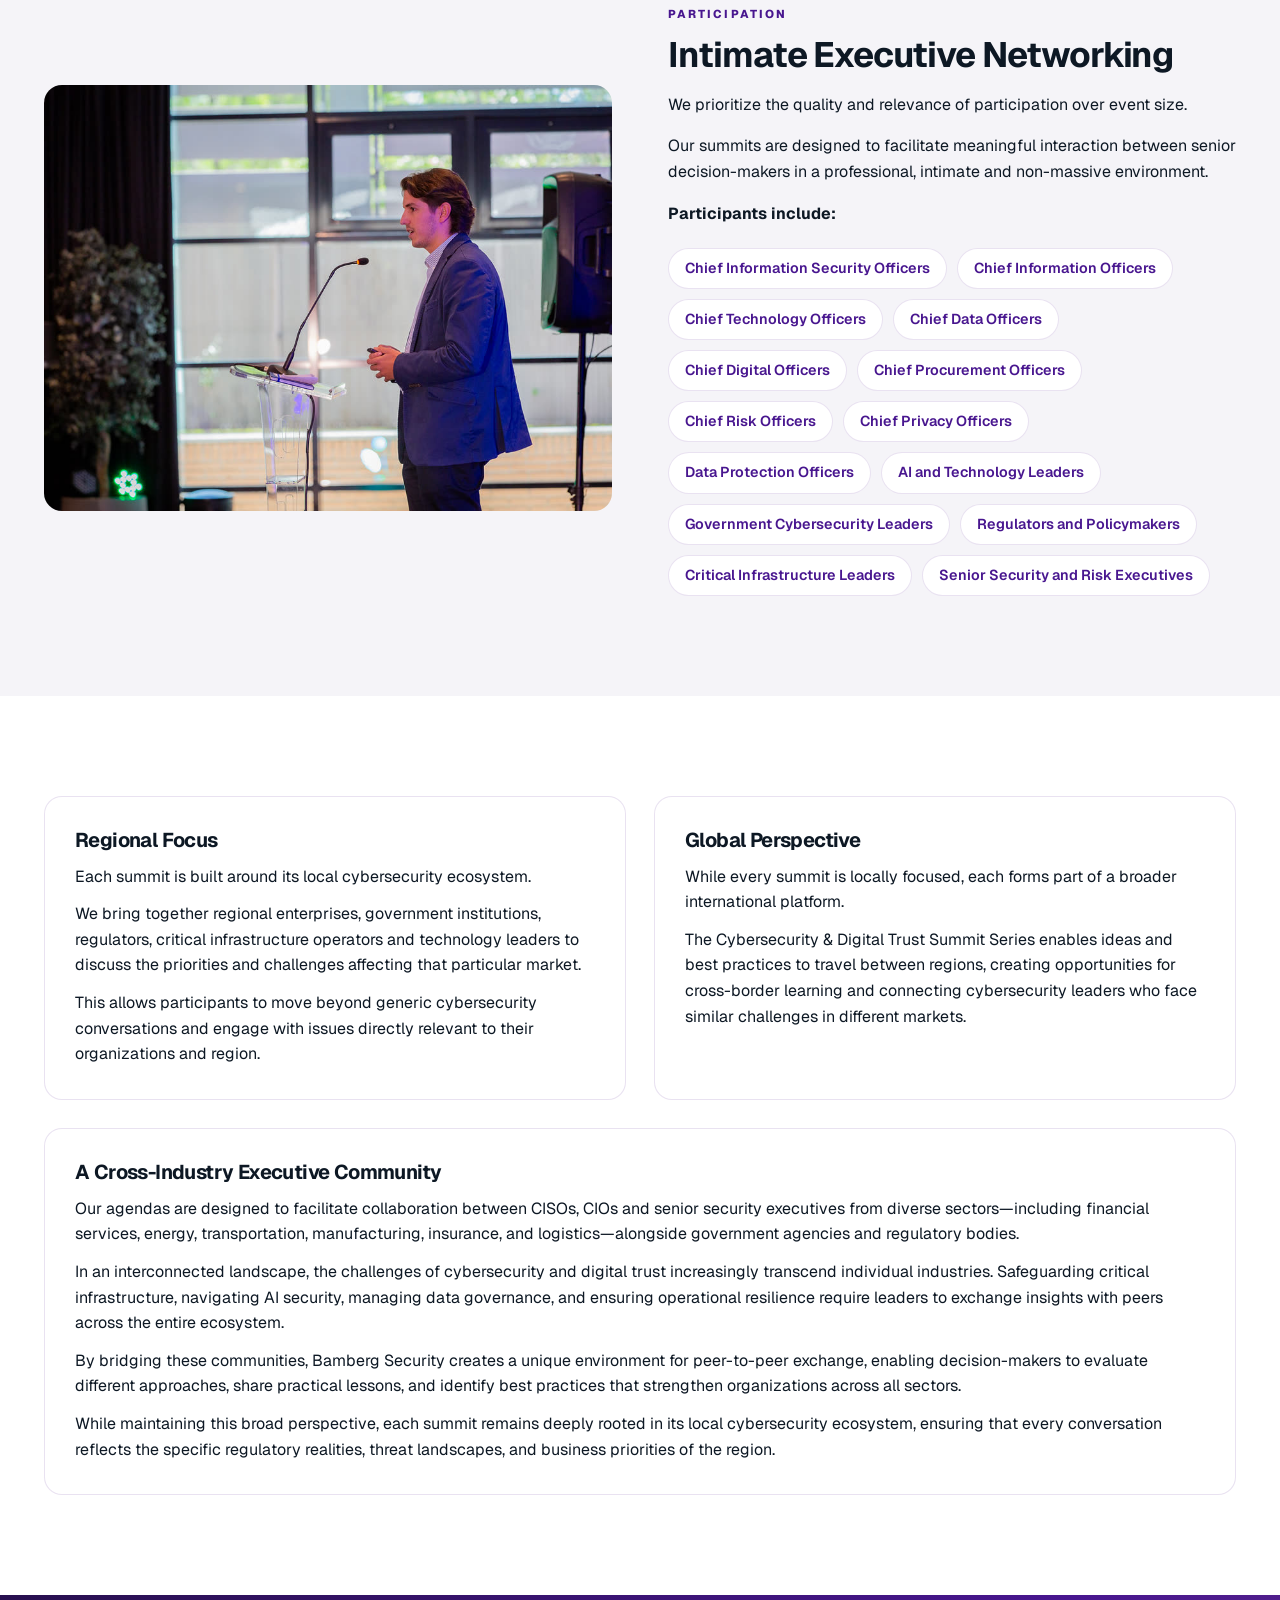
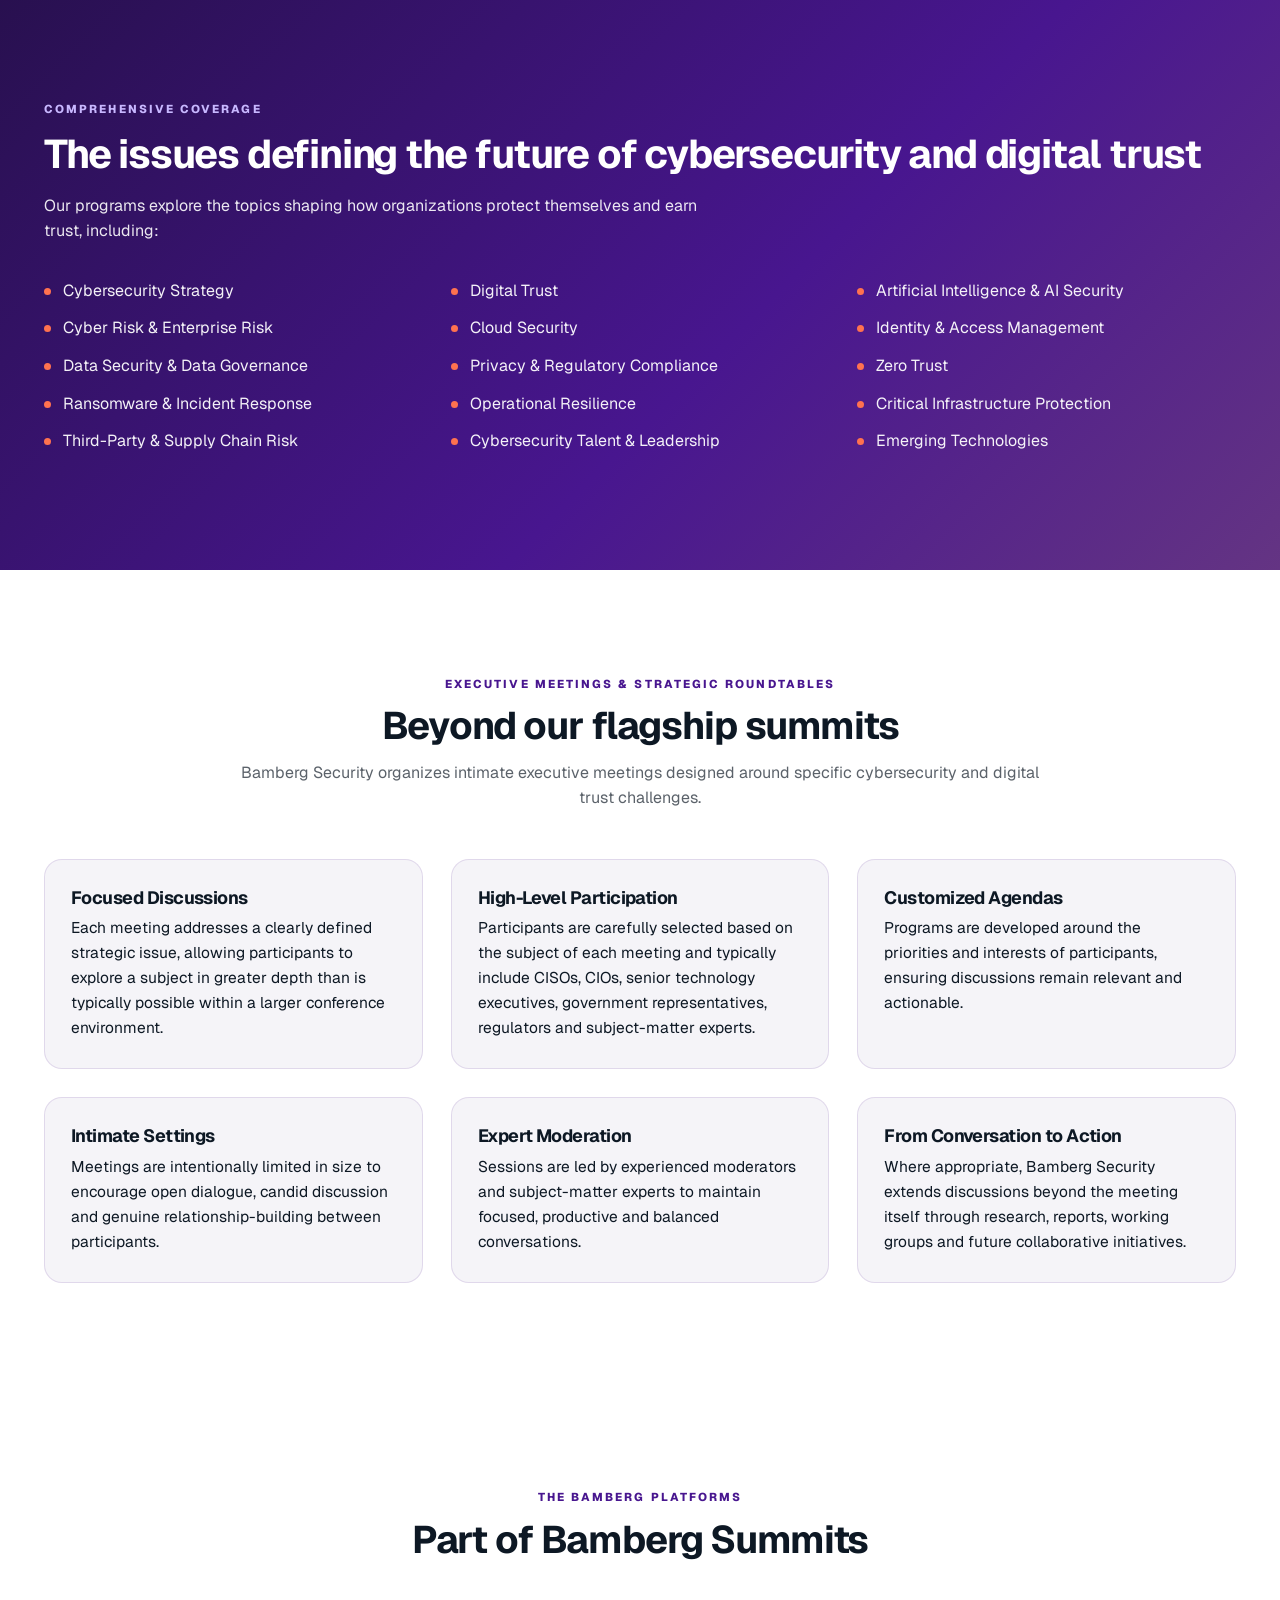
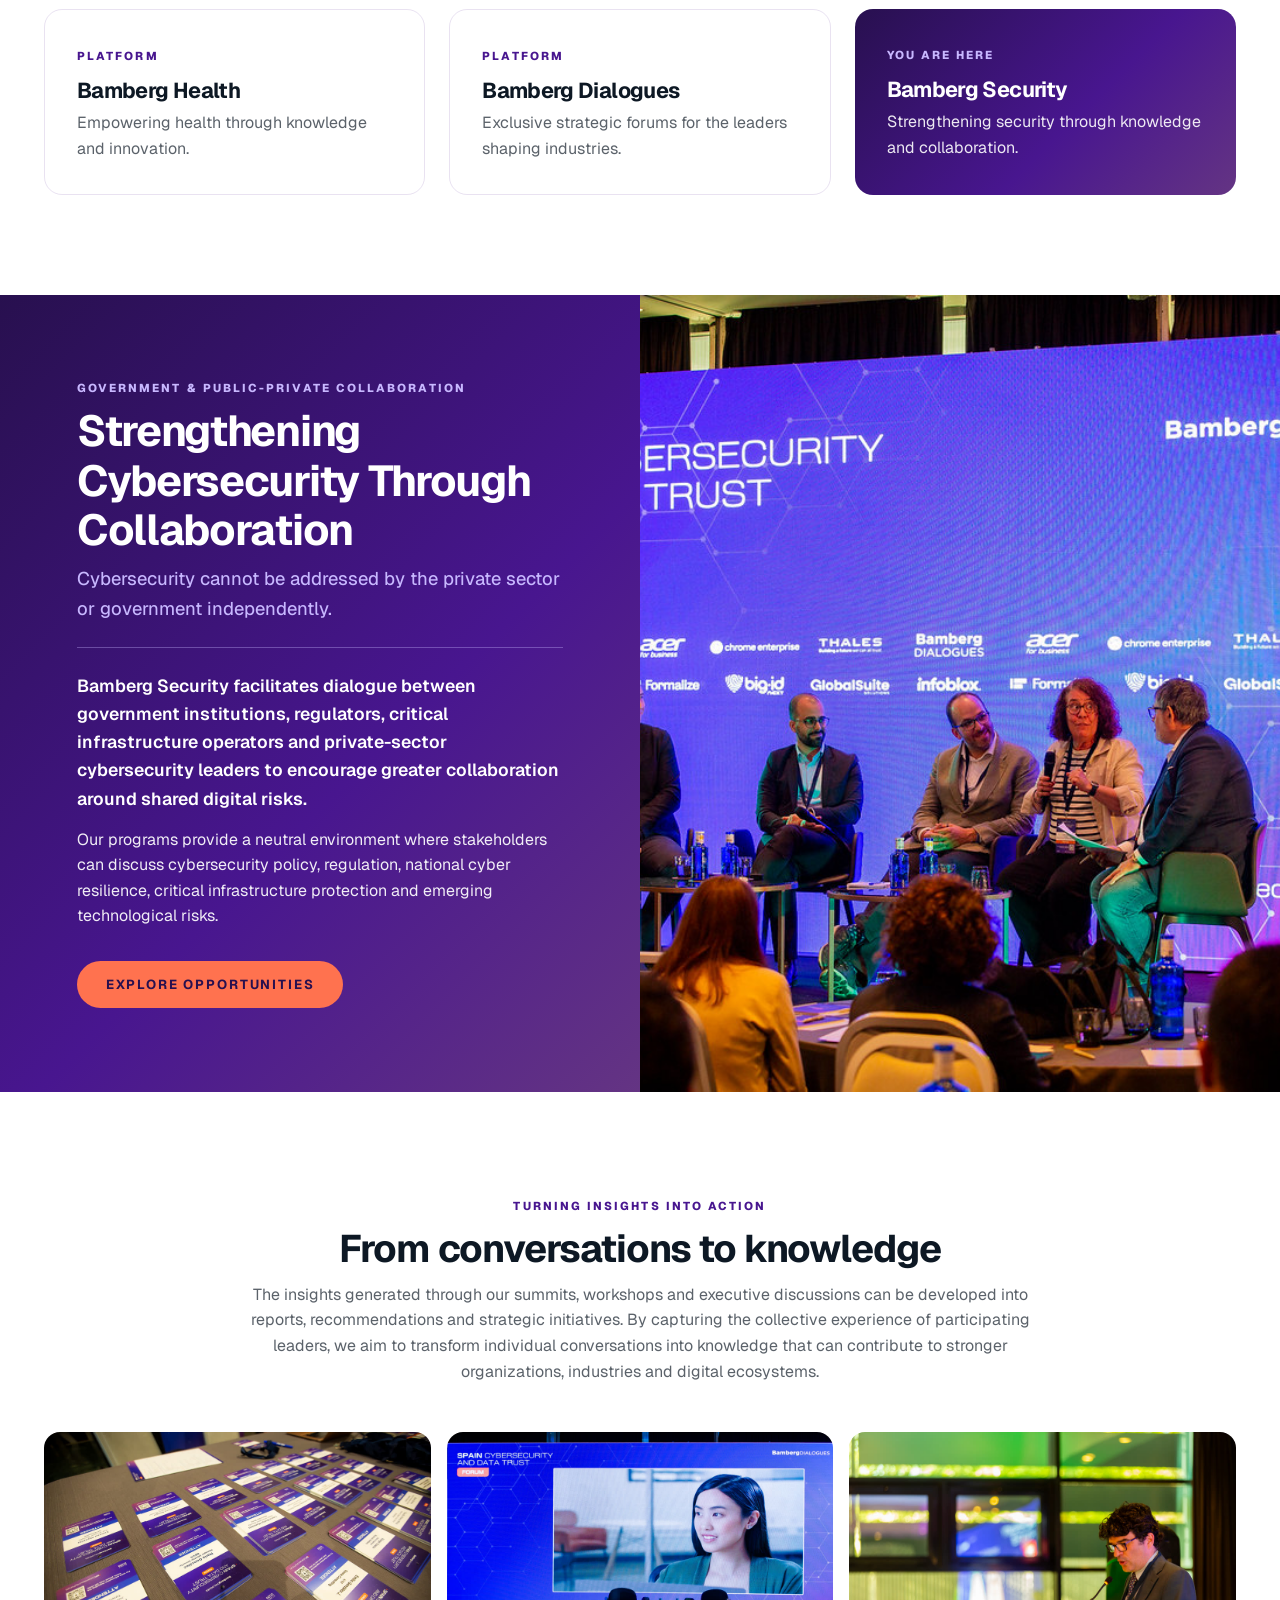
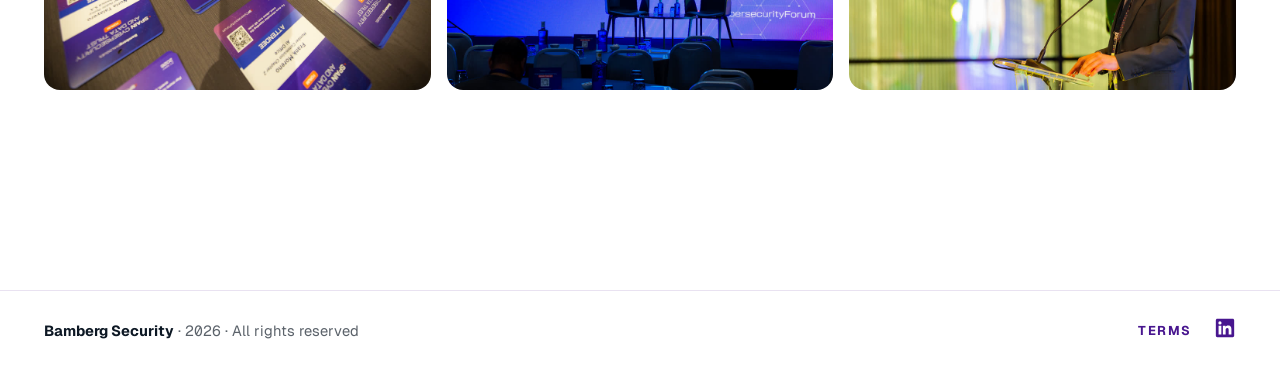
==== commit 8dcb6928: "Aplicar el contenido nuevo del cliente en About Us y testimonios Documento "Nueva Bamberg Ciber (2)." ====
--- a/Demo/about.html
+++ b/Demo/about.html
@@ -4,6 +4,7 @@
   <meta charset="utf-8">
   <meta name="viewport" content="width=device-width, initial-scale=1">
   <title>About us · Bamberg Security</title>
+  <meta name="description" content="Bamberg Security brings together the leaders shaping the future of cybersecurity and digital trust.">
   <link rel="icon" href="assets/logo/favicon.svg" type="image/svg+xml">
   <link rel="preconnect" href="https://fonts.googleapis.com">
   <link rel="preconnect" href="https://fonts.gstatic.com" crossorigin>
@@ -14,105 +15,308 @@
 
 <main>
 
+<!-- ============ HERO ============ -->
 <section class="page-hero on-dark" style="background-image:url('assets/img/about-hero.jpg')">
   <div class="wrap">
-    <span class="label">About us</span>
-    <h1 class="display">Building trust in a connected world</h1>
-    <p>Bamberg Security is the Bamberg platform dedicated to cybersecurity and digital trust, bringing together the leaders who protect organizations, institutions and societies.</p>
-  </div>
-</section>
-
+    <span class="label">Bamberg Security</span>
+    <h1 class="display">Building Trust in a Connected World</h1>
+    <p>Welcome to Bamberg Security, where we bring together the leaders shaping the future of cybersecurity and digital trust.</p>
+  </div>
+</section>
+
+<!-- ============ QUIÉNES SOMOS ============ -->
 <section class="intro">
   <div class="wrap intro-grid">
     <div>
       <span class="label">Who we are</span>
-      <h2 class="heading">A neutral space for the conversations that shape digital trust</h2>
-      <p>Bamberg Security is one of the three Bamberg platforms, alongside Bamberg Health and Bamberg Dialogues. It focuses on more exclusive, closed-door formats where senior leaders can speak openly.</p>
-      <p>Our summits bring together senior cybersecurity, technology, risk, data and government leaders within strategic markets around the world for focused discussions on the most important challenges shaping cybersecurity and digital trust.</p>
+      <h2 class="heading">Connecting the leaders who protect the digital ecosystem</h2>
+      <p>In an increasingly connected and AI-driven world, security, resilience and trust have become fundamental to every organization. Bamberg Security creates meaningful connections between the executives, institutions, governments and technology leaders responsible for protecting organizations, critical infrastructure, data and digital ecosystems.</p>
+      <p>Through our international Cybersecurity &amp; Digital Trust Summit Series, executive meetings, strategic roundtables and thought-leadership initiatives, we provide a trusted environment where senior decision-makers can exchange insights, address regional challenges and build relationships that translate into action.</p>
+      <p><strong>Our mission is simple: to strengthen cybersecurity and digital trust through meaningful connections, valuable insights and global collaboration.</strong></p>
       <a class="btn btn-purple" href="summits.html" style="margin-top:12px">View upcoming summits</a>
     </div>
     <div class="intro-photos">
-      <img src="assets/img/about-1.jpg" alt="Networking at a Bamberg cybersecurity forum">
-      <img src="assets/img/about-2.jpg" alt="Speaker at a Bamberg cybersecurity forum">
-    </div>
-  </div>
-</section>
-
-<section class="stats on-dark">
-  <div class="wrap stats-grid">
-    <div class="stat"><b class="data">XX+</b><span>Summits</span></div>
-    <div class="stat"><b class="data">XX</b><span>Countries</span></div>
-    <div class="stat"><b class="data">XXX+</b><span>Speakers</span></div>
-    <div class="stat"><b class="data">X,XXX+</b><span>Senior attendees</span></div>
-  </div>
-</section>
-
-<section class="pillars">
-  <div class="wrap">
-    <div class="center-head">
-      <span class="label">What we do</span>
-      <h2 class="heading">How we bring the ecosystem together</h2>
-    </div>
-    <div class="pillar-grid">
-      <div class="pillar">
-        <div class="pillar-icon"><img src="assets/logo/bamberg-security-simbolo-primary.svg" alt="" width="26" height="26"></div>
-        <h3 class="heading">Summit Series</h3>
-        <p>The Bamberg Cybersecurity &amp; Digital Trust Summit Series is our flagship international platform, held in strategic markets around the world.</p>
-      </div>
-      <div class="pillar">
-        <div class="pillar-icon"><svg width="26" height="26" viewBox="0 0 24 24" fill="none" stroke="#fff" stroke-width="2" stroke-linecap="round" stroke-linejoin="round"><path d="M3 21h18M5 21V10M19 21V10M9 21V10M15 21V10M12 3 3 8h18z"/></svg></div>
-        <h3 class="heading">Public-Private Collaboration</h3>
-        <p>We facilitate dialogue between government institutions, regulators, critical infrastructure operators and private-sector cybersecurity leaders.</p>
-      </div>
-      <div class="pillar">
-        <div class="pillar-icon"><svg width="26" height="26" viewBox="0 0 24 24" fill="none" stroke="#fff" stroke-width="2" stroke-linecap="round" stroke-linejoin="round"><rect x="4" y="11" width="16" height="10" rx="2"/><path d="M8 11V7a4 4 0 0 1 8 0v4"/></svg></div>
-        <h3 class="heading">Private Formats</h3>
-        <p>Curated, invitation-based sessions that provide a neutral environment to discuss policy, regulation, cyber resilience and emerging technological risks.</p>
-      </div>
-    </div>
-  </div>
-</section>
-
+      <img src="assets/img/about-p1.jpg" alt="Attendees at a Bamberg Security forum">
+      <img src="assets/img/about-p2.jpg" alt="Panel discussion at a Bamberg Security forum">
+    </div>
+  </div>
+</section>
+
+<!-- ============ CITA DEL FUNDADOR ============ -->
+<section class="founder on-dark">
+  <div class="founder-grid">
+    <div class="founder-text">
+      <span class="label">Our founder</span>
+      <blockquote>
+        <p>“We deliver significant value through a unique combination of industry specialization, unparalleled dedication and extensive global reach, while maintaining deep relationships within each local market.</p>
+        <p>Cybersecurity and digital trust are global challenges, but their priorities, regulatory environments and business realities are often highly local. Our role is to bring together the leaders responsible for navigating those challenges and create an environment where meaningful conversations can happen.</p>
+        <p>The Bamberg Security team engages directly with CISOs, CIOs, technology executives, government leaders, regulators and other key stakeholders, condensing what could otherwise require hundreds of hours of travel and individual meetings into focused executive forums and intimate roundtable discussions.</p>
+        <p>Our objective is to build a global platform where the highest levels of cybersecurity, technology and digital trust leadership can engage in genuine peer-to-peer conversations, learn from one another and develop the relationships needed to build a more secure and trusted digital world.”</p>
+      </blockquote>
+      <div class="founder-who">
+        <img class="founder-avatar" src="assets/img/founder.jpg" alt="Daniel Para Mata">
+        <div>
+          <strong>Daniel Para Mata</strong>
+          <span>Founder, Bamberg Security</span>
+        </div>
+      </div>
+    </div>
+    <div class="founder-photo" style="background-image:url('assets/img/about-3.jpg')"></div>
+  </div>
+</section>
+
+<!-- ============ OUR UNIQUE APPROACH ============ -->
+<section class="approach">
+  <div class="wrap">
+    <div class="center-head">
+      <span class="label">Our Unique Approach</span>
+      <h2 class="heading">How we work</h2>
+    </div>
+    <div class="approach-grid">
+      <article class="approach-card">
+        <h3 class="heading"><i><svg width="26" height="26" viewBox="0 0 24 24" fill="none" stroke="#48168F" stroke-width="1.9" stroke-linecap="round" stroke-linejoin="round"><circle cx="7" cy="8" r="3"/><circle cx="17" cy="8" r="3"/><path d="M2 20c0-3 2.2-5 5-5s5 2 5 5M12 20c0-3 2.2-5 5-5s5 2 5 5"/></svg></i>Meaningful Connections</h3>
+        <p>We build relationships across the cybersecurity and digital trust ecosystem to facilitate collaboration between the people responsible for protecting organizations and shaping digital strategy.</p>
+        <p>Through executive summits, intimate roundtables and strategic networking opportunities, we create environments designed for genuine interaction rather than mass attendance.</p>
+        <p>Our focus is on bringing the right people into the room and enabling conversations that can develop into meaningful professional relationships, partnerships and initiatives.</p>
+      </article>
+      <article class="approach-card">
+        <h3 class="heading"><i><svg width="26" height="26" viewBox="0 0 24 24" fill="none" stroke="#48168F" stroke-width="1.9" stroke-linecap="round" stroke-linejoin="round"><path d="M9 18h6M10 21h4M12 3a6 6 0 0 1 4 10.5V16H8v-2.5A6 6 0 0 1 12 3z"/></svg></i>Valuable Insights</h3>
+        <p>Cybersecurity challenges evolve rapidly and differ significantly across industries, organizations and geographies.</p>
+        <p>Bamberg Security brings together perspectives from CISOs, CIOs, government agencies, regulators, critical infrastructure operators, technology providers and other stakeholders to identify emerging priorities and understand how leading organizations are responding.</p>
+        <p>These conversations provide participants with practical insights into cybersecurity strategy, digital trust, AI security, data governance, privacy, risk and resilience.</p>
+      </article>
+      <article class="approach-card">
+        <h3 class="heading"><i><svg width="26" height="26" viewBox="0 0 24 24" fill="none" stroke="#48168F" stroke-width="1.9" stroke-linecap="round" stroke-linejoin="round"><path d="M12 3 4 6v6c0 5 3.4 8.3 8 9 4.6-.7 8-4 8-9V6z"/><path d="m9 12 2 2 4-4"/></svg></i>Digital Trust</h3>
+        <p>Trust has become fundamental to the digital economy.</p>
+        <p>Organizations must protect not only their infrastructure but also the data, identities, technologies and digital interactions upon which their customers, employees and partners depend.</p>
+        <p>Bamberg Security promotes a broader conversation around Digital Trust, connecting cybersecurity with areas including privacy, identity, data governance, AI governance, regulatory compliance and responsible technology.</p>
+      </article>
+      <article class="approach-card">
+        <h3 class="heading"><i><svg width="26" height="26" viewBox="0 0 24 24" fill="none" stroke="#48168F" stroke-width="1.9" stroke-linecap="round" stroke-linejoin="round"><path d="M3 12a9 9 0 1 1 3 6.7"/><path d="M3 20v-5h5"/></svg></i>Cyber Resilience</h3>
+        <p>Cybersecurity is no longer simply about preventing attacks. Organizations must be prepared to anticipate, respond to and recover from disruption while maintaining essential operations.</p>
+        <p>We facilitate conversations around operational resilience, incident response, business continuity, ransomware preparedness, third-party risk and critical infrastructure protection.</p>
+        <p>By sharing experiences and best practices across industries and geographies, our community helps organizations become more resilient in an increasingly complex threat environment.</p>
+      </article>
+      <article class="approach-card">
+        <h3 class="heading"><i><svg width="26" height="26" viewBox="0 0 24 24" fill="none" stroke="#48168F" stroke-width="1.9" stroke-linecap="round" stroke-linejoin="round"><path d="M12 2v3M12 19v3M2 12h3M19 12h3M5 5l2 2M17 17l2 2M19 5l-2 2M7 17l-2 2"/><circle cx="12" cy="12" r="4"/></svg></i>Innovation</h3>
+        <p>Rapid advances in artificial intelligence, cloud computing, automation, identity technologies and cybersecurity are transforming both the opportunities and risks facing organizations.</p>
+        <p>Bamberg Security provides a platform where technology leaders and end-user organizations can explore emerging solutions, evaluate new approaches and discuss how innovation can be implemented responsibly and effectively.</p>
+        <p>We aim to connect technological innovation with the real challenges faced by organizations.</p>
+      </article>
+      <article class="approach-card">
+        <h3 class="heading"><i><svg width="26" height="26" viewBox="0 0 24 24" fill="none" stroke="#48168F" stroke-width="1.9" stroke-linecap="round" stroke-linejoin="round"><path d="M12 2a7 7 0 0 0-7 7c0 5.2 7 13 7 13s7-7.8 7-13a7 7 0 0 0-7-7z"/><circle cx="12" cy="9" r="2.5"/></svg></i>Local Engagement</h3>
+        <p>Cybersecurity is global, but every market has its own priorities.</p>
+        <p>Regulation, critical infrastructure, economic structure, cyber maturity, government policy and threat environments differ significantly between regions.</p>
+        <p>Bamberg Security engages directly with local cybersecurity ecosystems to understand these differences and build programs around the challenges that matter most within each market.</p>
+        <p>Our regional approach ensures that discussions remain relevant, practical and connected to local realities.</p>
+      </article>
+      <article class="approach-card wide">
+        <h3 class="heading"><i><svg width="26" height="26" viewBox="0 0 24 24" fill="none" stroke="#48168F" stroke-width="1.9" stroke-linecap="round" stroke-linejoin="round"><circle cx="12" cy="12" r="9"/><path d="M3 12h18M12 3c2.5 2.6 3.8 5.6 3.8 9s-1.3 6.4-3.8 9c-2.5-2.6-3.8-5.6-3.8-9S9.5 5.6 12 3z"/></svg></i>Global Exposure</h3>
+        <p>Our international platform connects cybersecurity and digital trust leaders across markets.</p>
+        <p>Insights developed in London can inform conversations in Frankfurt. Experiences from financial institutions in New York can provide lessons for organizations in Dubai. Approaches developed in Riyadh, Toronto, Madrid or Singapore can contribute to discussions elsewhere.</p>
+        <p>By connecting local ecosystems through a global platform, Bamberg Security facilitates the exchange of ideas, experiences and best practices across borders.</p>
+      </article>
+    </div>
+  </div>
+</section>
+
+<!-- ============ KEY SERVICES ============ -->
+<section class="services">
+  <div class="wrap">
+    <div class="center-head">
+      <span class="label">Key services</span>
+      <h2 class="heading">What we do</h2>
+    </div>
+
+    <div class="service-block">
+      <div>
+        <span class="label">Flagship platform</span>
+        <h2 class="heading">Cybersecurity &amp; Digital Trust Summit Series</h2>
+        <p>The Bamberg Cybersecurity &amp; Digital Trust Summit Series is our flagship international platform.</p>
+        <p>Our summits bring together senior cybersecurity, technology, risk, data and government leaders within strategic markets around the world for focused discussions on the most important challenges shaping cybersecurity and digital trust.</p>
+        <a class="btn btn-purple" href="summits.html" style="margin-top:12px">Summits</a>
+      </div>
+      <img src="assets/img/about-p3.jpg" alt="Bamberg Security summit session">
+    </div>
+
+    <div class="service-block flip">
+      <div>
+        <span class="label">Participation</span>
+        <h2 class="heading">Intimate Executive Networking</h2>
+        <p>We prioritize the quality and relevance of participation over event size.</p>
+        <p>Our summits are designed to facilitate meaningful interaction between senior decision-makers in a professional, intimate and non-massive environment.</p>
+        <p><strong>Participants include:</strong></p>
+        <div class="audience">
+          <span>Chief Information Security Officers</span>
+          <span>Chief Information Officers</span>
+          <span>Chief Technology Officers</span>
+          <span>Chief Data Officers</span>
+          <span>Chief Digital Officers</span>
+          <span>Chief Procurement Officers</span>
+          <span>Chief Risk Officers</span>
+          <span>Chief Privacy Officers</span>
+          <span>Data Protection Officers</span>
+          <span>AI and Technology Leaders</span>
+          <span>Government Cybersecurity Leaders</span>
+          <span>Regulators and Policymakers</span>
+          <span>Critical Infrastructure Leaders</span>
+          <span>Senior Security and Risk Executives</span>
+        </div>
+      </div>
+      <img src="assets/img/about-p4.jpg" alt="Networking at a Bamberg Security forum">
+    </div>
+  </div>
+</section>
+
+<!-- ============ ENFOQUE REGIONAL Y GLOBAL (fondo blanco) ============ -->
+<section class="meetings">
+  <div class="wrap">
+    <div class="approach-grid">
+      <article class="approach-card">
+        <h3 class="heading">Regional Focus</h3>
+        <p>Each summit is built around its local cybersecurity ecosystem.</p>
+        <p>We bring together regional enterprises, government institutions, regulators, critical infrastructure operators and technology leaders to discuss the priorities and challenges affecting that particular market.</p>
+        <p>This allows participants to move beyond generic cybersecurity conversations and engage with issues directly relevant to their organizations and region.</p>
+      </article>
+      <article class="approach-card">
+        <h3 class="heading">Global Perspective</h3>
+        <p>While every summit is locally focused, each forms part of a broader international platform.</p>
+        <p>The Cybersecurity &amp; Digital Trust Summit Series enables ideas and best practices to travel between regions, creating opportunities for cross-border learning and connecting cybersecurity leaders who face similar challenges in different markets.</p>
+      </article>
+    </div>
+    <div class="approach-card" style="margin-top:28px">
+      <h3 class="heading">A Cross-Industry Executive Community</h3>
+      <p>Our agendas are designed to facilitate collaboration between CISOs, CIOs and senior security executives from diverse sectors—including financial services, energy, transportation, manufacturing, insurance, and logistics—alongside government agencies and regulatory bodies.</p>
+      <p>In an interconnected landscape, the challenges of cybersecurity and digital trust increasingly transcend individual industries. Safeguarding critical infrastructure, navigating AI security, managing data governance, and ensuring operational resilience require leaders to exchange insights with peers across the entire ecosystem.</p>
+      <p>By bridging these communities, Bamberg Security creates a unique environment for peer-to-peer exchange, enabling decision-makers to evaluate different approaches, share practical lessons, and identify best practices that strengthen organizations across all sectors.</p>
+      <p>While maintaining this broad perspective, each summit remains deeply rooted in its local cybersecurity ecosystem, ensuring that every conversation reflects the specific regulatory realities, threat landscapes, and business priorities of the region.</p>
+    </div>
+  </div>
+</section>
+
+<!-- ============ COMPREHENSIVE COVERAGE (fondo morado) ============ -->
+<section class="coverage on-dark">
+  <div class="wrap">
+    <span class="label">Comprehensive Coverage</span>
+    <h2 class="heading">The issues defining the future of cybersecurity and digital trust</h2>
+    <p>Our programs explore the topics shaping how organizations protect themselves and earn trust, including:</p>
+    <ul class="coverage-list">
+      <li>Cybersecurity Strategy</li>
+      <li>Digital Trust</li>
+      <li>Artificial Intelligence &amp; AI Security</li>
+      <li>Cyber Risk &amp; Enterprise Risk</li>
+      <li>Cloud Security</li>
+      <li>Identity &amp; Access Management</li>
+      <li>Data Security &amp; Data Governance</li>
+      <li>Privacy &amp; Regulatory Compliance</li>
+      <li>Zero Trust</li>
+      <li>Ransomware &amp; Incident Response</li>
+      <li>Operational Resilience</li>
+      <li>Critical Infrastructure Protection</li>
+      <li>Third-Party &amp; Supply Chain Risk</li>
+      <li>Cybersecurity Talent &amp; Leadership</li>
+      <li>Emerging Technologies</li>
+    </ul>
+  </div>
+</section>
+
+<!-- ============ EXECUTIVE MEETINGS ============ -->
+<section class="meetings">
+  <div class="wrap">
+    <div class="center-head">
+      <span class="label">Executive Meetings &amp; Strategic Roundtables</span>
+      <h2 class="heading">Beyond our flagship summits</h2>
+      <p>Bamberg Security organizes intimate executive meetings designed around specific cybersecurity and digital trust challenges.</p>
+    </div>
+    <div class="meetings-grid">
+      <div class="meeting">
+        <h3 class="heading">Focused Discussions</h3>
+        <p>Each meeting addresses a clearly defined strategic issue, allowing participants to explore a subject in greater depth than is typically possible within a larger conference environment.</p>
+      </div>
+      <div class="meeting">
+        <h3 class="heading">High-Level Participation</h3>
+        <p>Participants are carefully selected based on the subject of each meeting and typically include CISOs, CIOs, senior technology executives, government representatives, regulators and subject-matter experts.</p>
+      </div>
+      <div class="meeting">
+        <h3 class="heading">Customized Agendas</h3>
+        <p>Programs are developed around the priorities and interests of participants, ensuring discussions remain relevant and actionable.</p>
+      </div>
+      <div class="meeting">
+        <h3 class="heading">Intimate Settings</h3>
+        <p>Meetings are intentionally limited in size to encourage open dialogue, candid discussion and genuine relationship-building between participants.</p>
+      </div>
+      <div class="meeting">
+        <h3 class="heading">Expert Moderation</h3>
+        <p>Sessions are led by experienced moderators and subject-matter experts to maintain focused, productive and balanced conversations.</p>
+      </div>
+      <div class="meeting">
+        <h3 class="heading">From Conversation to Action</h3>
+        <p>Where appropriate, Bamberg Security extends discussions beyond the meeting itself through research, reports, working groups and future collaborative initiatives.</p>
+      </div>
+    </div>
+  </div>
+</section>
+
+<!-- ============ LA FAMILIA BAMBERG ============ -->
 <section class="family">
   <div class="wrap">
     <div class="center-head">
       <span class="label">The Bamberg platforms</span>
-      <h2 class="heading">Part of the Bamberg family</h2>
+      <h2 class="heading">Part of Bamberg Summits</h2>
     </div>
     <div class="family-grid">
-      <a class="family-card" href="https://bamberghealth.com" target="_blank" rel="noopener">
+      <a class="family-card" href="https://bamberghealth.com/" target="_blank" rel="noopener">
         <span class="label">Platform</span>
         <h3 class="heading">Bamberg Health</h3>
-        <p>Summits and exclusives for the healthcare, pharmaceutical and health technology industries.</p>
+        <p>Empowering health through knowledge and innovation.</p>
       </a>
-      <div class="family-card">
+      <a class="family-card" href="https://bambergdialogues.com/" target="_blank" rel="noopener">
         <span class="label">Platform</span>
         <h3 class="heading">Bamberg Dialogues</h3>
-        <p>Smaller, focused events and forums that bring leaders together around specific topics.</p>
-      </div>
+        <p>Exclusive strategic forums for the leaders shaping industries.</p>
+      </a>
       <div class="family-card current on-dark">
         <span class="label">You are here</span>
         <h3 class="heading">Bamberg Security</h3>
-        <p>The platform dedicated to cybersecurity and digital trust.</p>
-      </div>
-    </div>
-  </div>
-</section>
-
+        <p>Strengthening security through knowledge and collaboration.</p>
+      </div>
+    </div>
+  </div>
+</section>
+
+<!-- ============ GOVERNMENT ============ -->
 <section class="split on-dark">
   <div class="split-text">
     <span class="label">Government &amp; Public-Private Collaboration</span>
     <h2 class="heading">Strengthening Cybersecurity Through Collaboration</h2>
     <h3>Cybersecurity cannot be addressed by the private sector or government independently.</h3>
     <hr>
+    <p class="strong">Bamberg Security facilitates dialogue between government institutions, regulators, critical infrastructure operators and private-sector cybersecurity leaders to encourage greater collaboration around shared digital risks.</p>
     <p>Our programs provide a neutral environment where stakeholders can discuss cybersecurity policy, regulation, national cyber resilience, critical infrastructure protection and emerging technological risks.</p>
     <a class="btn btn-coral" href="#" data-open-inquiry>Explore opportunities</a>
   </div>
-  <div class="split-media" style="background-image:url('assets/img/about-3.jpg')"></div>
+  <div class="split-media" style="background-image:url('assets/img/government.jpg')"></div>
+</section>
+
+<!-- ============ TURNING INSIGHTS INTO ACTION ============ -->
+<section class="meetings">
+  <div class="wrap">
+    <div class="center-head">
+      <span class="label">Turning Insights Into Action</span>
+      <h2 class="heading">From conversations to knowledge</h2>
+      <p>The insights generated through our summits, workshops and executive discussions can be developed into reports, recommendations and strategic initiatives. By capturing the collective experience of participating leaders, we aim to transform individual conversations into knowledge that can contribute to stronger organizations, industries and digital ecosystems.</p>
+    </div>
+  </div>
+  <div class="wrap photo-strip">
+    <img src="assets/img/final-1.jpg" alt="Bamberg Security forum">
+    <img src="assets/img/final-2.jpg" alt="Bamberg Security forum">
+    <img src="assets/img/final-3.jpg" alt="Bamberg Security forum">
+  </div>
 </section>
 
 </main>
 
+<script src="js/data.js"></script>
 <script src="js/layout.js"></script>
 </body>
 </html>
--- a/Demo/css/styles.css
+++ b/Demo/css/styles.css
@@ -185,17 +185,45 @@
 .center-head { text-align: center; max-width: 820px; margin: 0 auto 48px; }
 .center-head h2 { font-size: clamp(1.7rem, 3.2vw, 2.4rem); margin: 8px 0 12px; }
 .center-head p { color: var(--muted); margin: 0; }
-.t-track { display: grid; grid-auto-flow: column; grid-auto-columns: minmax(290px, 1fr); gap: 28px; overflow-x: auto; padding: 6px 4px 24px; scroll-snap-type: x mandatory; }
+
+.t-carousel { position: relative; }
+.t-nav {
+  position: absolute; top: 50%; transform: translateY(-50%); z-index: 3;
+  width: 48px; height: 48px; border-radius: 50%; border: 1.5px solid var(--line);
+  background: var(--white); color: var(--purple); cursor: pointer; display: grid; place-items: center;
+  box-shadow: 0 6px 20px -8px rgba(40,16,79,.35); transition: background .2s, color .2s, opacity .2s;
+}
+.t-nav:hover:not(:disabled) { background: var(--purple); color: var(--white); }
+.t-nav:disabled { opacity: .3; cursor: default; }
+.t-nav.prev { left: -22px; }
+.t-nav.next { right: -22px; }
+.t-track {
+  display: grid; grid-auto-flow: column; grid-auto-columns: minmax(300px, 1fr); gap: 28px;
+  overflow-x: auto; padding: 6px 4px 20px; scroll-snap-type: x mandatory;
+  scrollbar-width: none;
+}
+.t-track::-webkit-scrollbar { display: none; }
 .t-card {
-  scroll-snap-align: start; background: var(--grey-bg); border-radius: 18px; padding: 30px 28px; min-height: 340px;
-  display: flex; flex-direction: column; justify-content: space-between; gap: 28px; border: 1px solid var(--line);
+  scroll-snap-align: start; background: var(--grey-bg); border-radius: 18px; padding: 30px 28px; min-height: 330px;
+  display: flex; flex-direction: column; justify-content: space-between; gap: 26px; border: 1px solid var(--line);
 }
 .t-quote { color: var(--purple); }
-.t-card blockquote { margin: 12px 0 0; font-size: 1.04rem; }
-.t-card blockquote.pending { color: var(--muted); font-style: italic; }
+.t-card blockquote {
+  margin: 12px 0 0; font-size: 1rem;
+  display: -webkit-box; -webkit-box-orient: vertical; -webkit-line-clamp: 9; overflow: hidden;
+}
+.t-card.open blockquote { -webkit-line-clamp: unset; }
+.t-more {
+  margin: 10px 0 0; padding: 0; border: 0; background: none; font: inherit; font-size: .86rem; font-weight: 700;
+  color: var(--purple); cursor: pointer; text-decoration: underline; text-underline-offset: 3px;
+}
 .t-person { display: flex; align-items: center; gap: 14px; }
-.t-person strong { display: block; line-height: 1.25; }
-.t-person small { color: var(--muted); }
+.t-person > div { min-width: 0; flex: 1; }
+.t-person strong { display: block; line-height: 1.3; }
+.t-person small { display: block; color: var(--muted); font-size: .84rem; line-height: 1.35; }
+.t-person .t-org { color: var(--purple); font-weight: 600; }
+.t-in { color: var(--purple); flex: none; opacity: .7; }
+.t-in:hover { opacity: 1; }
 
 /* ---------- Logos ---------- */
 .logos { position: relative; padding: 54px 0; border-block: 1px solid var(--line); background: var(--white); }
@@ -282,6 +310,53 @@
 .family-card.current p { color: rgba(255,255,255,.9); }
 .family-card h3 { margin: 10px 0 8px; font-size: 1.35rem; }
 .family-card p { margin: 0; color: var(--muted); }
+
+/* ---------- About us: cita del fundador ---------- */
+.founder { background: var(--gradient); color: var(--white); }
+.founder-grid { display: grid; grid-template-columns: 1fr 1fr; align-items: stretch; }
+.founder-text { padding: 90px clamp(24px, 5vw, 80px); display: flex; flex-direction: column; justify-content: center; }
+.founder-text blockquote { margin: 18px 0 0; font-size: 1.12rem; color: rgba(255,255,255,.92); }
+.founder-text blockquote p { margin: 0 0 16px; }
+.founder-who { display: flex; align-items: center; gap: 14px; margin-top: 28px; padding-top: 24px; border-top: 1px solid rgba(200,184,255,.3); }
+.founder-who strong { display: block; }
+.founder-who span { color: var(--lilac); font-size: .92rem; }
+.founder-photo { background: center / cover no-repeat; min-height: 420px; }
+
+/* ---------- About us: enfoque y servicios ---------- */
+.approach { padding: 100px 0; }
+.approach-grid { display: grid; grid-template-columns: repeat(2, 1fr); gap: 28px; }
+.approach-card { border: 1px solid var(--line); border-radius: 18px; padding: 32px 30px; background: var(--white); }
+.approach-card h3 { font-size: 1.25rem; margin: 0 0 12px; display: flex; align-items: center; gap: 12px; }
+.approach-card h3 i { width: 26px; height: 26px; flex: none; display: grid; place-items: center; }
+.approach-card p { margin: 0 0 12px; }
+.approach-card p:last-child { margin-bottom: 0; }
+.approach-card.wide { grid-column: 1 / -1; }
+.founder-avatar { width: 56px; height: 56px; border-radius: 50%; object-fit: cover; flex: none; }
+
+.services { padding: 100px 0; background: var(--grey-bg); }
+.service-block { display: grid; grid-template-columns: 1fr 1fr; gap: 56px; align-items: center; margin-bottom: 64px; }
+.service-block:last-child { margin-bottom: 0; }
+.service-block.flip > div:first-child { order: 2; }
+.service-block img { border-radius: 18px; width: 100%; aspect-ratio: 4 / 3; object-fit: cover; }
+.service-block h2 { font-size: clamp(1.6rem, 2.8vw, 2.2rem); margin: 10px 0 16px; }
+.audience { display: flex; flex-wrap: wrap; gap: 10px; margin-top: 22px; }
+.audience span { background: var(--white); border: 1px solid var(--line); border-radius: 999px; padding: 8px 16px; font-size: .9rem; font-weight: 600; color: var(--purple); }
+
+.coverage { background: var(--gradient); color: var(--white); padding: 100px 0; }
+.coverage h2 { font-size: clamp(1.8rem, 3.2vw, 2.5rem); margin: 10px 0 14px; }
+.coverage > .wrap > p { color: rgba(255,255,255,.9); max-width: 680px; }
+.coverage-list { display: grid; grid-template-columns: repeat(3, 1fr); gap: 12px 28px; margin-top: 34px; list-style: none; padding: 0; }
+.coverage-list li { display: flex; gap: 12px; align-items: flex-start; color: rgba(255,255,255,.94); }
+.coverage-list li::before { content: ""; flex: none; width: 7px; height: 7px; margin-top: 10px; border-radius: 50%; background: var(--coral); }
+
+.meetings { padding: 100px 0; }
+.meetings-grid { display: grid; grid-template-columns: repeat(3, 1fr); gap: 28px; margin-top: 12px; }
+.meeting { padding: 28px 26px; border-radius: 18px; background: var(--grey-bg); border: 1px solid var(--line); }
+.meeting h3 { font-size: 1.12rem; margin: 0 0 8px; }
+.meeting p { margin: 0; font-size: .97rem; }
+
+.photo-strip { display: grid; grid-template-columns: repeat(3, 1fr); gap: 16px; padding-bottom: 100px; }
+.photo-strip img { border-radius: 16px; width: 100%; aspect-ratio: 3 / 2; object-fit: cover; }
 
 /* ---------- Summits (listado) ---------- */
 .listing { padding: 56px 0 100px; background: var(--grey-bg); min-height: 60vh; }
@@ -416,7 +491,12 @@
   .nav-links > a::after { display: none; }
   .nav-actions { padding-top: 16px; }
   .search-links { display: none; }
-  .split, .intro-grid, .overview, .register-grid, .auth, .legal-grid { grid-template-columns: 1fr; }
+  .split, .intro-grid, .overview, .register-grid, .auth, .legal-grid,
+  .founder-grid, .approach-grid, .service-block { grid-template-columns: 1fr; }
+  .service-block.flip > div:first-child { order: 0; }
+  .coverage-list, .meetings-grid, .photo-strip { grid-template-columns: 1fr 1fr; }
+  .t-nav.prev { left: 2px; }
+  .t-nav.next { right: 2px; }
   .split-media { order: -1; }
   .stats-grid { grid-template-columns: 1fr 1fr; }
   .speaker-grid { grid-template-columns: 1fr 1fr; }
@@ -430,6 +510,7 @@
   .hero-ctas .btn { min-width: 0; width: 100%; }
   .form, .auth-box .form { grid-template-columns: 1fr; }
   .feature { padding: 90px 0; }
+  .coverage-list, .meetings-grid, .photo-strip { grid-template-columns: 1fr; }
   .agenda-row { grid-template-columns: 1fr; gap: 4px; }
   .lightbox { padding: 60px 12px; }
   .filter input { width: 100%; }
